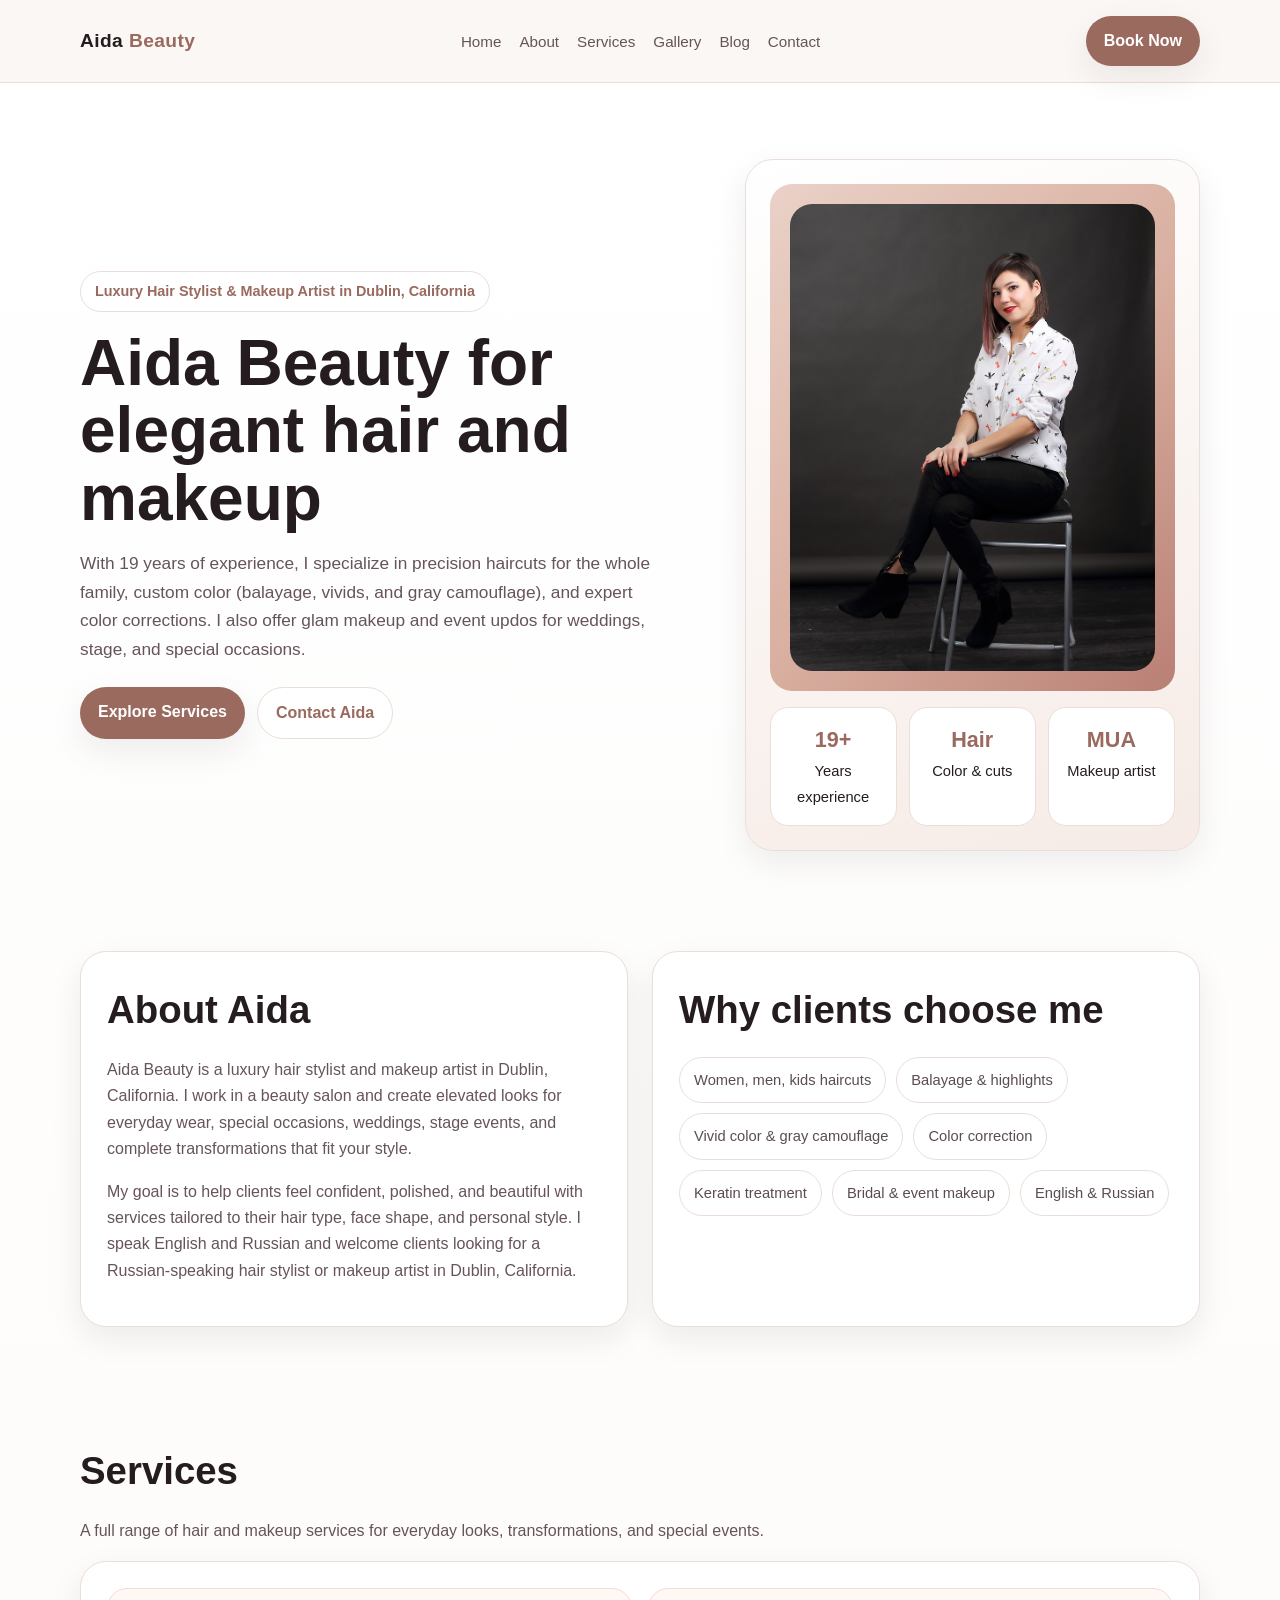
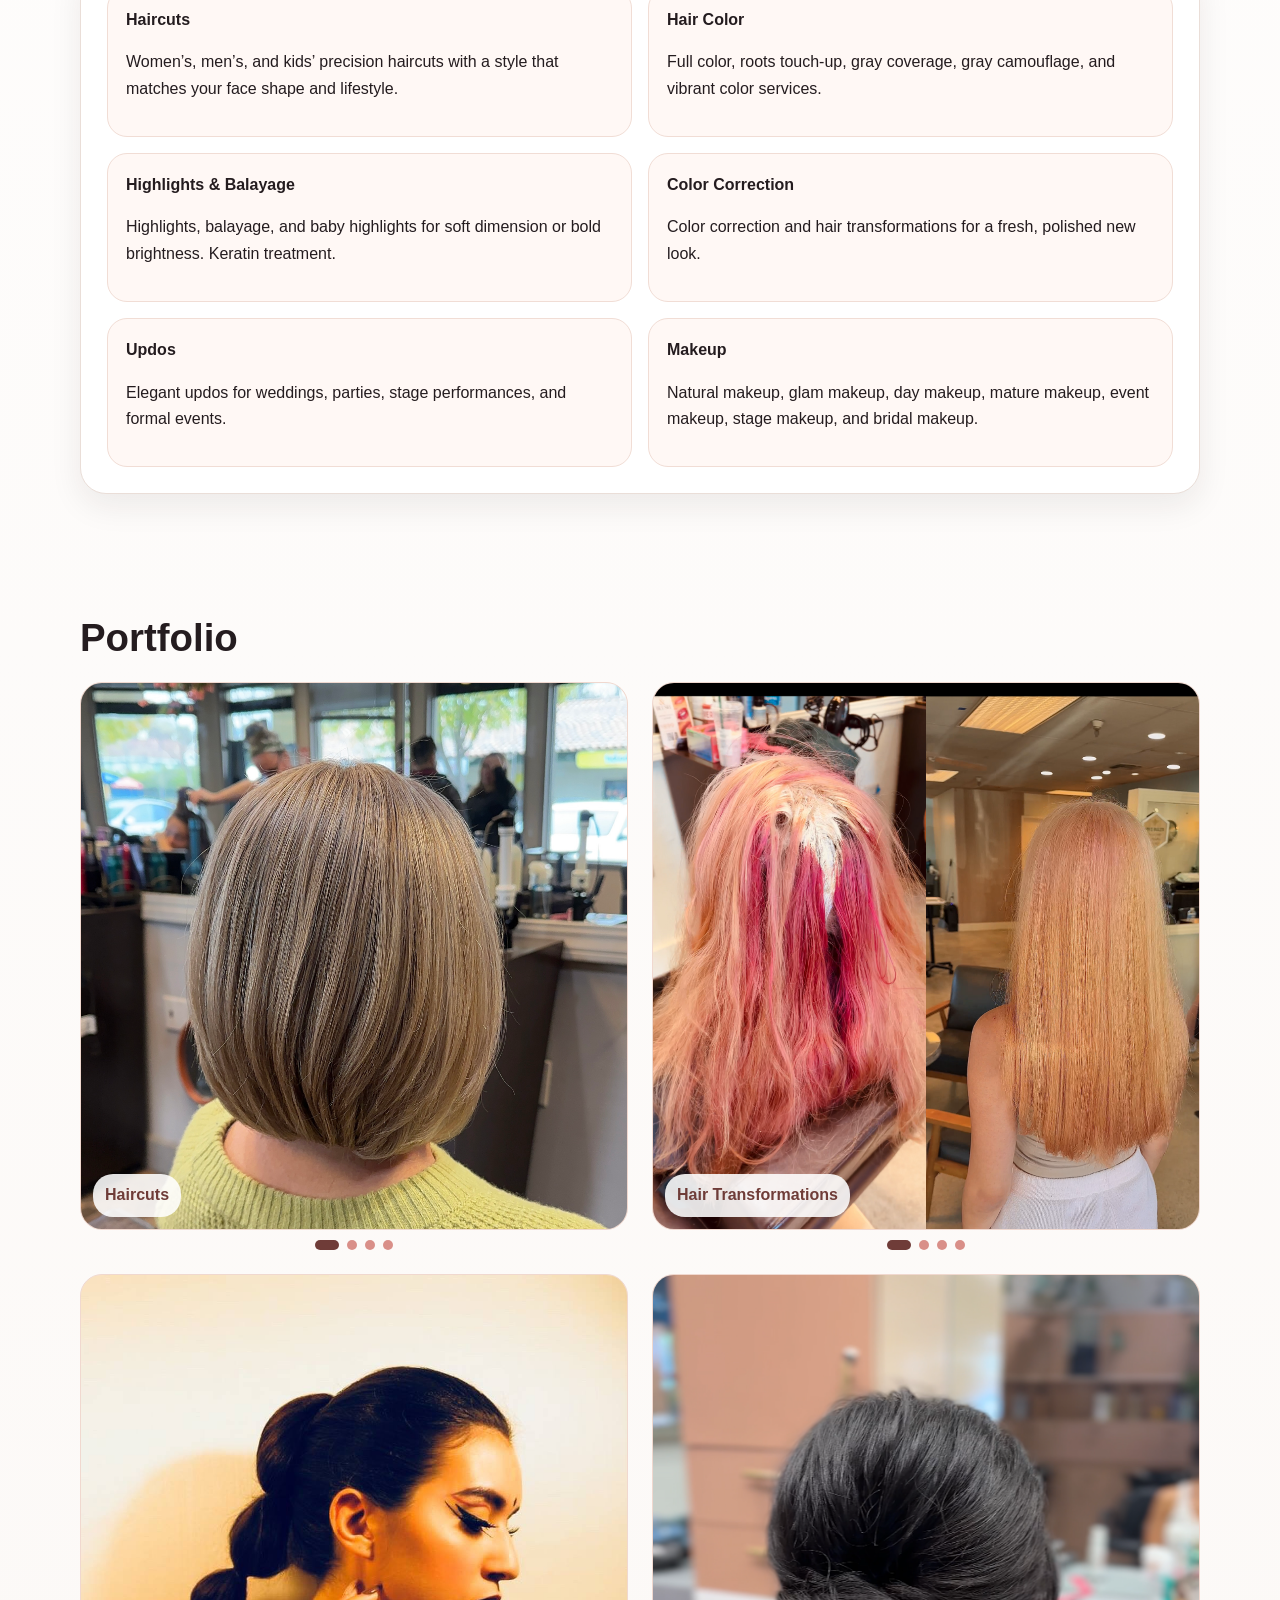
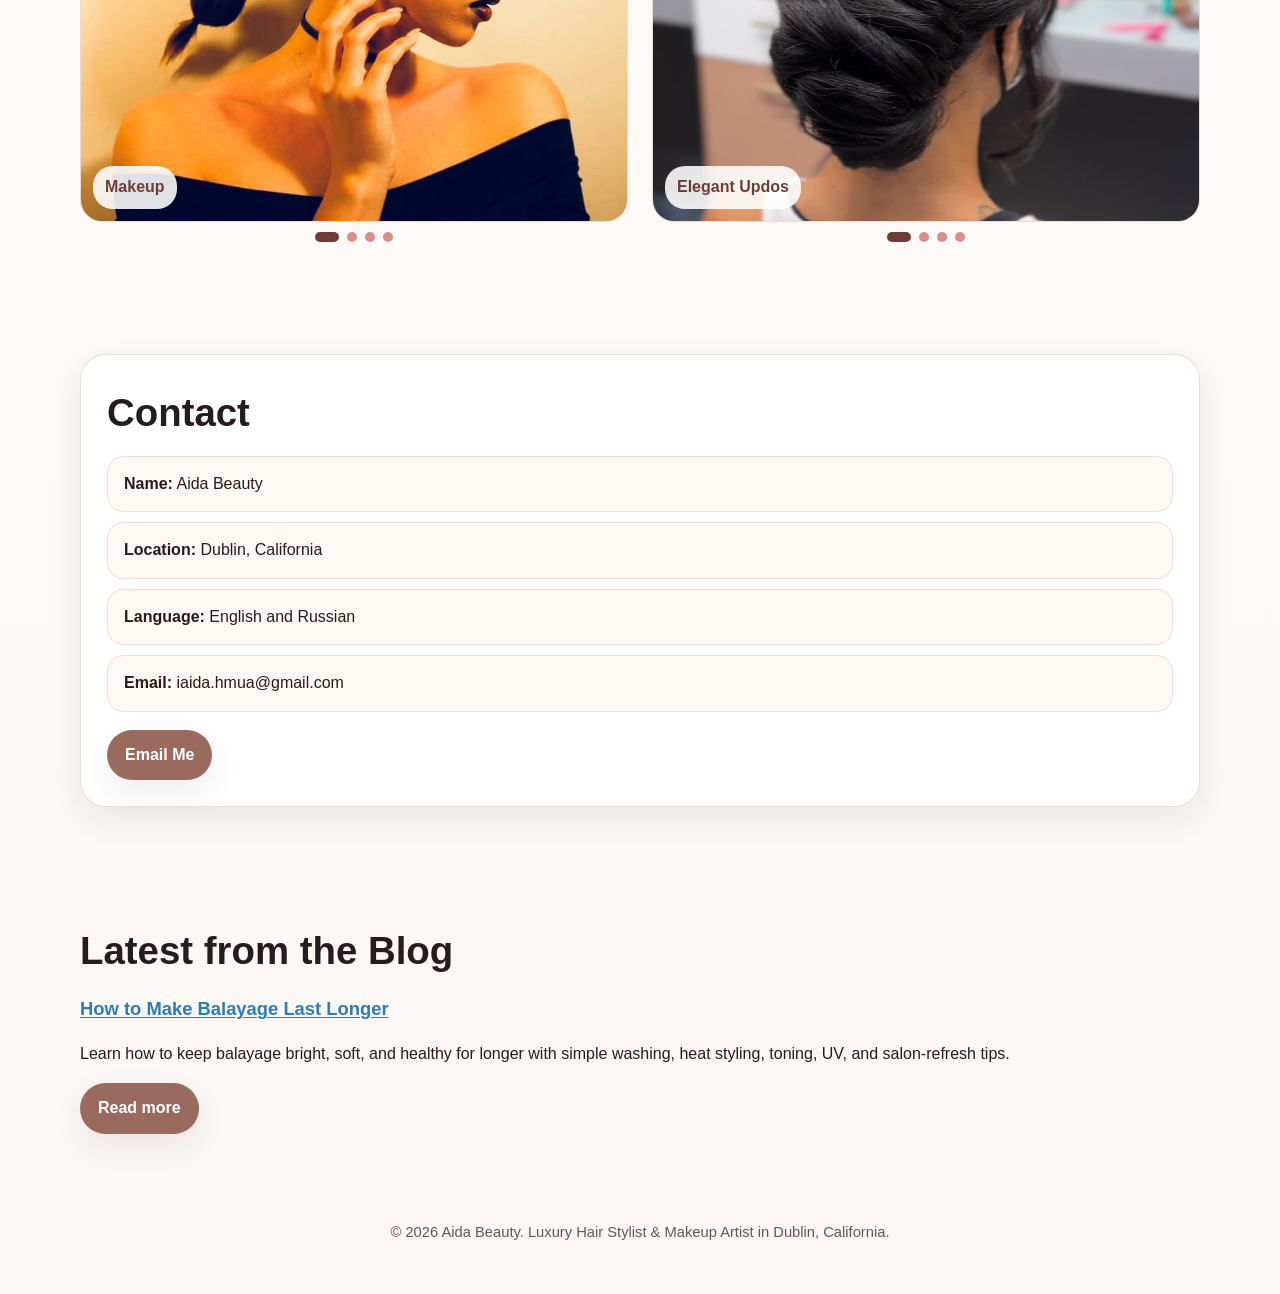
==== index.html @ 47a49bcd "Add files via upload" ====
<!doctype html>
<html lang="en">
<head>
  <meta charset="UTF-8" />
  <meta name="viewport" content="width=device-width, initial-scale=1.0" />
  <title>Aida Beauty | Luxury Hair Stylist & Makeup Artist in Dublin, California</title>
  <meta name="description" content="Aida Beauty is a luxury hair stylist and makeup artist in Dublin, California with 19 years of hairstyling experience and 10+ years of makeup experience. Haircuts, color, balayage, bridal makeup, and more." />
  <meta name="keywords" content="Aida Beauty, hair stylist Dublin California, makeup artist Dublin California, luxury hair stylist, women men kids haircuts, hair color, balayage, bridal makeup, wedding makeup" />
  <meta name="author" content="Aida Beauty" />
  <meta property="og:title" content="Aida Beauty | Luxury Hair Stylist & Makeup Artist" />
  <meta property="og:description" content="Luxury hairstyling and makeup services in Dublin, California by Aida." />
  <meta name="robots" content="index, follow" />

 
  <script type="application/ld+json">
    {
      "@context":"https://schema.org",
      "@type":"BeautySalon",
      "name":"Aida Beauty",
      "description":"Luxury hair stylist and makeup artist in Dublin, California.",
      "areaServed":"Dublin, California",
      "availableLanguage":["English","Russian"],
      "knowsLanguage":["English","Russian"],
      "priceRange":"$$"
    }
  </script>
  <link rel="stylesheet" href="style.css">
</head>

<body>
  <header>
    <div class="wrap">
      <nav>
        <div class="brand">Aida <span>Beauty</span></div>

         <div class="navlinks">
           <a href="index.html">Home</a>
           <a href="index.html#about">About</a>
           <a href="index.html#services">Services</a>
           <a href="index.html#gallery">Gallery</a>
           <a href="blog.html">Blog</a>
           <a href="index.html#contact">Contact</a>
         </div>

        <a class="btn" href="mailto:iaida.hmua@gmail.com?subject=Appointment%20Request%20-%20Aida%20Beauty&body=Hello%20Aida%2C%0A%0AI%20would%20like%20to%20request%20an%20appointment.%0A%0AService%20I%20am%20interested%20in%3A%0APreferred%20date%3A%0APreferred%20time%3A%0A%0AName%3A%0APhone%20number%3A%0A%0AThank%20you%2C">
          Book Now
        </a>
      </nav>
    </div>
  </header>

  <main>
    <section class="wrap hero">
      <div>
        <div class="kicker">Luxury Hair Stylist & Makeup Artist in Dublin, California</div>

        <h1>Aida Beauty for elegant hair and makeup</h1>

        <p class="lead">
          With 19 years of experience, I specialize in precision haircuts for the whole family,
          custom color (balayage, vivids, and gray camouflage), and expert color corrections.
          I also offer glam makeup and event updos for weddings, stage, and special occasions.
        </p>

        <div class="actions">
          <a class="btn" href="#services">Explore Services</a>
          <a class="btn alt" href="#contact">Contact Aida</a>
        </div>
      </div>

      <div class="heroCard">
        <div class="photo">
          <img src="images/aidabeauty.jpg" alt="Aida Beauty luxury hair and makeup" style="width:100%;height:100%;object-fit:cover;border-radius:22px;">
        </div>

        <div class="stats">
          <div class="stat"><b>19+</b><span class="small">Years experience</span></div>
          <div class="stat"><b>Hair</b><span class="small">Color & cuts</span></div>
          <div class="stat"><b>MUA</b><span class="small">Makeup artist</span></div>
        </div>
      </div>
    </section>

    <section id="about">
      <div class="wrap grid2">
        <div class="card">
          <h2>About Aida</h2>

          <p class="muted">
            Aida Beauty is a luxury hair stylist and makeup artist in Dublin, California.
            I work in a beauty salon and create elevated looks for everyday wear, special occasions,
            weddings, stage events, and complete transformations that fit your style.
          </p>

          <p class="muted">
            My goal is to help clients feel confident, polished, and beautiful with services
            tailored to their hair type, face shape, and personal style. I speak English and Russian
            and welcome clients looking for a Russian-speaking hair stylist or makeup artist in Dublin, California.
          </p>
        </div>

        <div class="card">
          <h2>Why clients choose me</h2>

          <div class="pillrow">
            <span class="pill">Women, men, kids haircuts</span>
            <span class="pill">Balayage & highlights</span>
            <span class="pill">Vivid color & gray camouflage</span>
            <span class="pill">Color correction</span>
            <span class="pill">Keratin treatment</span>
            <span class="pill">Bridal & event makeup</span>
            <span class="pill">English & Russian</span>
          </div>
        </div>
      </div>
    </section>

    <section id="services">
      <div class="wrap">
        <h2>Services</h2>

        <p class="muted">
          A full range of hair and makeup services for everyday looks,
          transformations, and special events.
        </p>

        <div class="card services">
          <div class="svc">
            <h4>Haircuts</h4>
            <p>Women’s, men’s, and kids’ precision haircuts with a style that matches your face shape and lifestyle.</p>
          </div>

          <div class="svc">
            <h4>Hair Color</h4>
            <p>Full color, roots touch-up, gray coverage, gray camouflage, and vibrant color services.</p>
          </div>

          <div class="svc">
            <h4>Highlights & Balayage</h4>
            <p>Highlights, balayage, and baby highlights for soft dimension or bold brightness. Keratin treatment.</p>
          </div>

          <div class="svc">
            <h4>Color Correction</h4>
            <p>Color correction and hair transformations for a fresh, polished new look.</p>
          </div>

          <div class="svc">
            <h4>Updos</h4>
            <p>Elegant updos for weddings, parties, stage performances, and formal events.</p>
          </div>

          <div class="svc">
            <h4>Makeup</h4>
            <p>Natural makeup, glam makeup, day makeup, mature makeup, event makeup, stage makeup, and bridal makeup.</p>
          </div>
        </div>
      </div>
    </section>

    <section id="gallery">
      <div class="wrap">
        <h2>Portfolio</h2>

        <div class="gallery">
          <div class="transformation-box">
            <div class="shot transformation">
              <h3>Haircuts</h3>

              <div class="transformation-slider">
                <img src="images/bobwomenhaircut.jpg" alt="Aida Beauty Bob haircut">
                <img src="images/ShortlayershaircutandBalayage.jpg" alt="Aida Beauty short layers haircut and Balayage">
                <img src="images/ShortLayershaircut.png" alt="Aida Beauty short layers haircut">
                <img src="images/Bobshorthaircut.jpg" alt="Aida Beauty short bob haircut">
              </div>
            </div>

            <div class="transformation-dots">
              <button class="dot active" aria-label="Aida Beauty Bob haircut"></button>
              <button class="dot" aria-label="Aida Beauty short layers haircut and Balayage"></button>
              <button class="dot" aria-label="Aida Beauty short layers haircut"></button>
              <button class="dot" aria-label="Aida Beauty short bob haircut"></button>
            </div>
          </div>

          <div class="transformation-box">
            <div class="shot transformation">
              <h3>Hair Transformations</h3>

              <div class="transformation-slider">
                <img src="images/totalblondhair.png" alt="Hair transformation blond">
                <img src="images/GrayCamouflyage.png" alt="Hair transformation gray">
                <img src="images/HairTransformation.png" alt="Hair transformation balayage">
                <img src="images/Keratintreatment.png" alt="Hair transformation Keratin treatment">
              </div>
            </div>

            <div class="transformation-dots">
              <button class="dot active" aria-label="Hair transformation blond"></button>
              <button class="dot" aria-label="Hair transformation gray"></button>
              <button class="dot" aria-label="Hair transformation balayage"></button>
              <button class="dot" aria-label="Hair transformation Keratin treatment"></button>
            </div>
          </div>

          <div class="transformation-box">
            <div class="shot transformation">
              <h3>Makeup</h3>

              <div class="transformation-slider">
                <img src="images/photostudiolook.jpg" alt="Makeup photoshoot">
                <img src="images/Elegantmakeup.jpg" alt="Makeup for events">
                <img src="images/curlsandmakeup.jpg" alt="Bridal makeup">
                <img src="images/Graduationmakeup.jpg" alt="Makeup for graduation">
              </div>
            </div>

            <div class="transformation-dots">
              <button class="dot active" aria-label="Makeup photoshoot"></button>
              <button class="dot" aria-label="Makeup for events"></button>
              <button class="dot" aria-label="Bridal makeup"></button>
              <button class="dot" aria-label="Makeup for graduation"></button>
            </div>
          </div>

          <div class="transformation-box">
            <div class="shot transformation">
              <h3>Elegant Updos</h3>

              <div class="transformation-slider">
                <img src="images/ElegantUpdo.PNG" alt="Elegant updos">
                <img src="images/Hollywoodwaves.jpg" alt="Elegant updos Hollywood waves">
                <img src="images/FrenchTwistUpdo.jpg" alt="Elegant updos French Twist">
                <img src="images/BridesmadesUpdo.jpg" alt="Elegant updos for bridesmaids">
              </div>
            </div>

            <div class="transformation-dots">
              <button class="dot active" aria-label="Elegant updos"></button>
              <button class="dot" aria-label="Elegant updos  Hollywood waves"></button>
              <button class="dot" aria-label="Elegant updos French Twist"></button>
              <button class="dot" aria-label="Elegant updos for bridesmaids"></button>
            </div>
          </div>
        </div>
      </div>
    </section>

    <section>
      <div class="wrap">
        <div class="card" id="contact">
          <h2>Contact</h2>

          <ul class="contactlist">
            <li><strong>Name:</strong> Aida Beauty</li>
            <li><strong>Location:</strong> Dublin, California</li>
            <li><strong>Language:</strong> English and Russian</li>
            <li><strong>Email:</strong> iaida.hmua@gmail.com</li>
          </ul>

          <div class="actions" style="margin-top:18px">
            <a class="btn" href="mailto:iaida.hmua@gmail.com">Email Me</a>
          </div>
        </div>
      </div>
    </section>
  

  <section id="blog-preview">
  <div class="wrap">
    <h2>Latest from the Blog</h2>
    <article>
      <h3><a href="blog.html">How to Make Balayage Last Longer</a></h3>
      <p>
        Learn how to keep balayage bright, soft, and healthy for longer with simple washing, heat styling, toning, UV, and salon-refresh tips.
      </p>
      <a class="btn" href="blog.html">Read more</a>
    </article>
  </div>
</section>

</main>

  <footer>
    <div class="wrap small footer-content">
      <span>© 2026 Aida Beauty. Luxury Hair Stylist & Makeup Artist in Dublin, California.</span>
    </div>
  </footer>

  <script>
    const boxes = document.querySelectorAll(".transformation-box");

    boxes.forEach((box) => {
      const slider = box.querySelector(".transformation-slider");
      const dots = box.querySelectorAll(".dot");

      dots.forEach((dot, index) => {
        dot.addEventListener("click", () => {
          slider.scrollTo({
            left: slider.clientWidth * index,
            behavior: "smooth"
          });
        });
      });

      slider.addEventListener("scroll", () => {
        const photoNumber = Math.round(
          slider.scrollLeft / slider.clientWidth
        );

        dots.forEach((dot, index) => {
          dot.classList.toggle("active", index === photoNumber);
        });
      });
    });
  </script>
---- style.css ----
:root{--bg:#fbf7f4;--card:#ffffff;--text:#241c1f;--muted:#66545a;--accent:#9a6a5f;--line:#eaded8;--shadow:0 12px 32px rgba(34,22,25,.08)}
    *{box-sizing:border-box}
    html{scroll-behavior:smooth}
    body{margin:0;font-family:Arial,Helvetica,sans-serif;color:var(--text);background:linear-gradient(180deg,#fff 0%,var(--bg) 100%);line-height:1.65}
    .navlinks a,.btn {text-decoration: none;color: inherit;}
    .wrap{width:min(1120px,92vw);margin:0 auto}
    img{max-width:100%;display:block}

    header{position:sticky;top:0;z-index:20;background:rgba(251,247,244,.92);backdrop-filter:blur(10px);border-bottom:1px solid var(--line)}
    nav{display:flex;align-items:center;justify-content:space-between;gap:16px;padding:16px 0}
    .brand{font-size:1.2rem;font-weight:700;letter-spacing:.4px}
    .brand span{color:var(--accent)}
    .navlinks{display:flex;flex-wrap:wrap;gap:18px;color:var(--muted);font-size:.95rem}
    .navlinks a:hover{color:var(--accent)}

    .btn{display:inline-block;background:var(--accent);color:#fff;padding:12px 18px;border-radius:999px;font-weight:700;box-shadow:var(--shadow)}
    .btn.alt{background:#fff;color:var(--accent);border:1px solid var(--line);box-shadow:none}

    .hero{padding:76px 0 44px;display:grid;grid-template-columns:1.25fr .9fr;gap:32px;align-items:center}
    .kicker{display:inline-block;background:#fff;border:1px solid var(--line);padding:8px 14px;border-radius:999px;color:var(--accent);font-weight:700;font-size:.9rem}
    h1{font-size:clamp(2.4rem,5vw,4.8rem);line-height:1.05;margin:18px 0 16px}
    .lead{font-size:1.08rem;color:var(--muted);max-width:60ch}
    .actions{display:flex;flex-wrap:wrap;gap:12px;margin-top:24px}

    .heroCard{background:linear-gradient(160deg,#fff,#f6ebe6);border:1px solid var(--line);border-radius:28px;padding:24px;box-shadow:var(--shadow)}
    .photo{aspect-ratio:4/5;border-radius:22px;background:linear-gradient(135deg,#ead1c7,#d8ae9f 55%,#b97f75);display:flex;align-items:end;justify-content:center;color:#fff;font-size:1.6rem;font-weight:700;letter-spacing:1px;padding:20px;text-align:center}

    .stats{display:grid;grid-template-columns:repeat(3,1fr);gap:12px;margin-top:16px}
    .stat{background:#fff;border:1px solid var(--line);border-radius:18px;padding:14px;text-align:center}
    .stat b{display:block;font-size:1.35rem;color:var(--accent)}

    section{padding:56px 0}
    .grid2{display:grid;grid-template-columns:1fr 1fr;gap:24px}
    .card{background:var(--card);border:1px solid var(--line);border-radius:26px;padding:26px;box-shadow:var(--shadow)}

    h2{font-size:clamp(1.6rem,3vw,2.5rem);margin:0 0 12px}
    h3{margin:0 0 10px;font-size:1.15rem}
    .muted{color:var(--muted)}

    .services{display:grid;grid-template-columns:repeat(2,1fr);gap:16px}
    .svc{padding:18px;border-radius:20px;background:#fff8f5;border:1px solid #f1ddd5}
    .svc h4{margin:0 0 8px;font-size:1rem}

    .pillrow{display:flex;flex-wrap:wrap;gap:10px;margin-top:16px}
    .pill{padding:10px 14px;border-radius:999px;background:#fff;border:1px solid var(--line);color:#5a4d52;font-size:.92rem}

    .gallery{display:grid;grid-template-columns:repeat(2,1fr);gap:24px}
    .shot{width:100%;aspect-ratio:1 / 1;position:relative;overflow:hidden;border-radius:22px;background:#f8e3da;border:1px solid #f0d8cf}
    .shot img{width:100%;height:100%;display:block;object-fit:cover;object-position:center}

    .transformation{padding:0}
    .transformation-slider{width:100%;height:100%;display:flex;overflow-x:auto;scroll-snap-type:x mandatory;scroll-behavior:smooth;-webkit-overflow-scrolling:touch}
    .transformation-slider img{flex:0 0 100%;width:100%;height:100%;object-fit:cover; object-position:center 35%;scroll-snap-align:start}

    .contactlist{list-style:none;padding:0;margin:0;display:grid;gap:10px}
    .contactlist li{padding:14px 16px;background:#fff8f5;border:1px solid #f1ddd5;border-radius:16px}

    footer{padding:30px 0 50px;color:var(--muted);text-align:center}
    .small{font-size:.92rem}

    .transformation h3{position:absolute;z-index:2;bottom:12px;left:12px;margin:0;padding:8px 12px;border-radius:20px;background:rgba(255,255,255,.88);color:#6f3c38;font-size:16px}
    .transformation-dots{display:flex;justify-content:center;gap:8px;margin-top:10px}
    .dot{width:10px;height:10px;padding:0;border:0;border-radius:50%;background:#d98f88;cursor:pointer}
    .dot.active{width:24px;border-radius:10px;background:#6f3c38}
    .transformation::after{content:none}

    .footer-content{display:flex;flex-direction:column;align-items:center;gap:14px}
    #blog-preview {padding-left: 20px;padding-right: 20px;}
    #blog-preview .wrap {width: min(1120px, 92vw);margin: 0 auto;}
    article a { color: #2b7cb9; /* light blue */ text-decoration: underline; text-underline-offset: 2px; font-weight: 600; } article a:hover { color: #1a5a8a; /* darker blue on hover */ text-decoration-thickness: 2px; }
    
    @media (max-width:900px){.hero,.grid2{grid-template-columns:1fr;}.services,.stats{grid-template-columns:1fr 1fr;}.gallery{grid-template-columns: repeat(2,1fr);}}

    @media (max-width:640px){.navlinks{display:none;}.services,.stats{grid-template-columns:1fr;}.gallery{grid-template-columns: repeat(2,1fr);gap: 12px;}.hero{padding-top:46px}h1{font-size:2.25rem}}
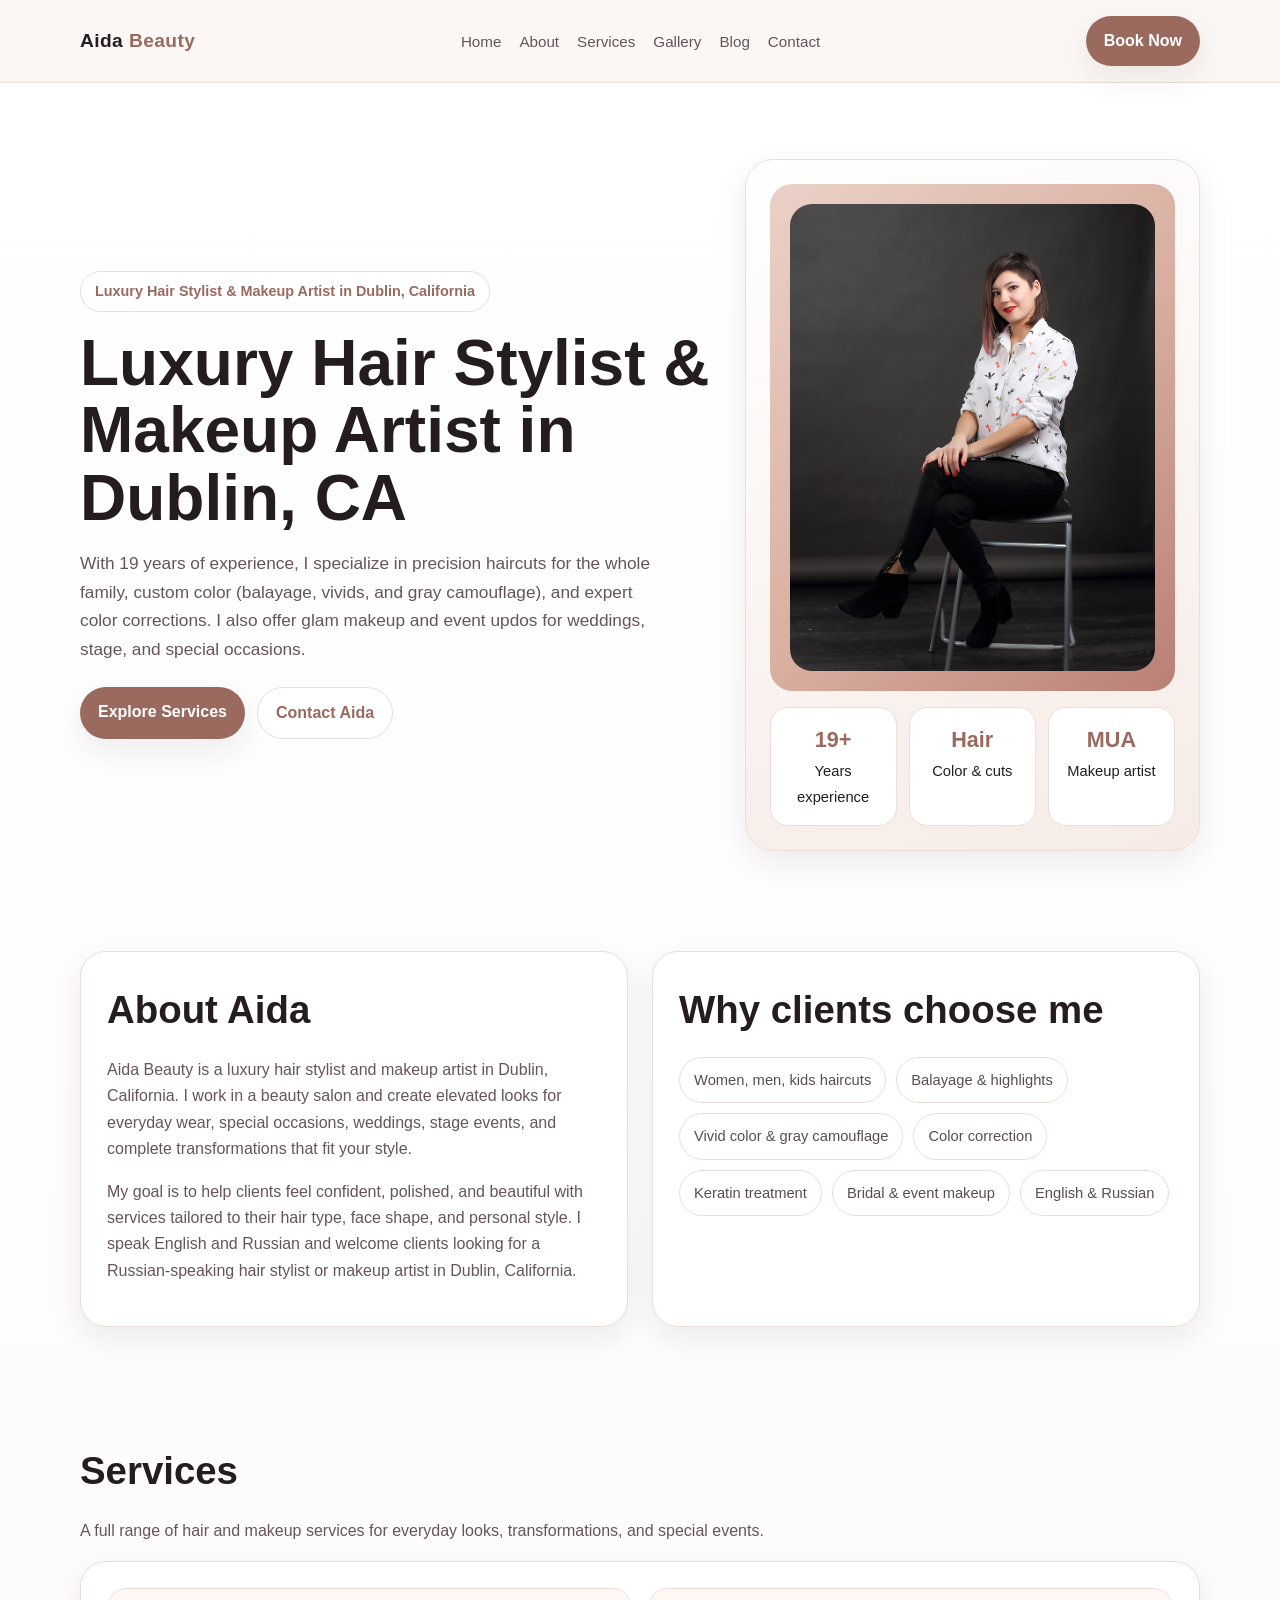
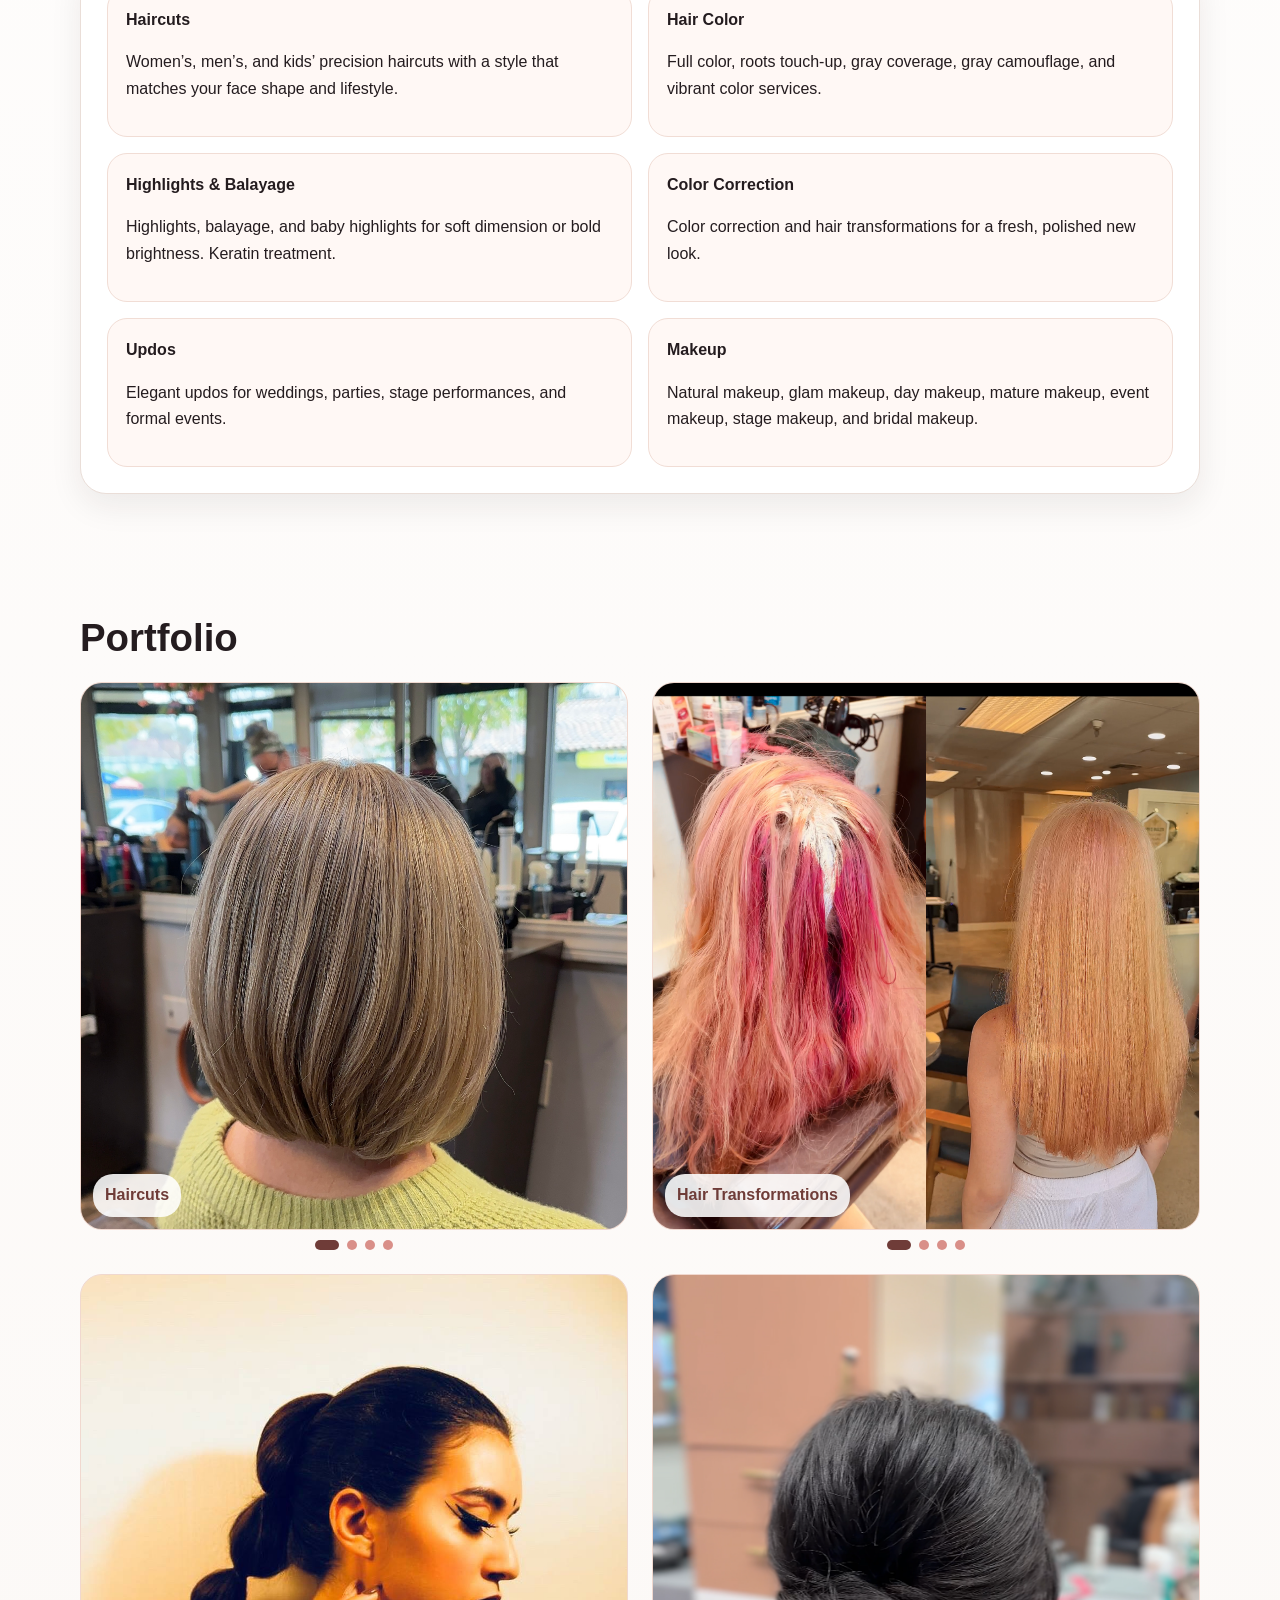
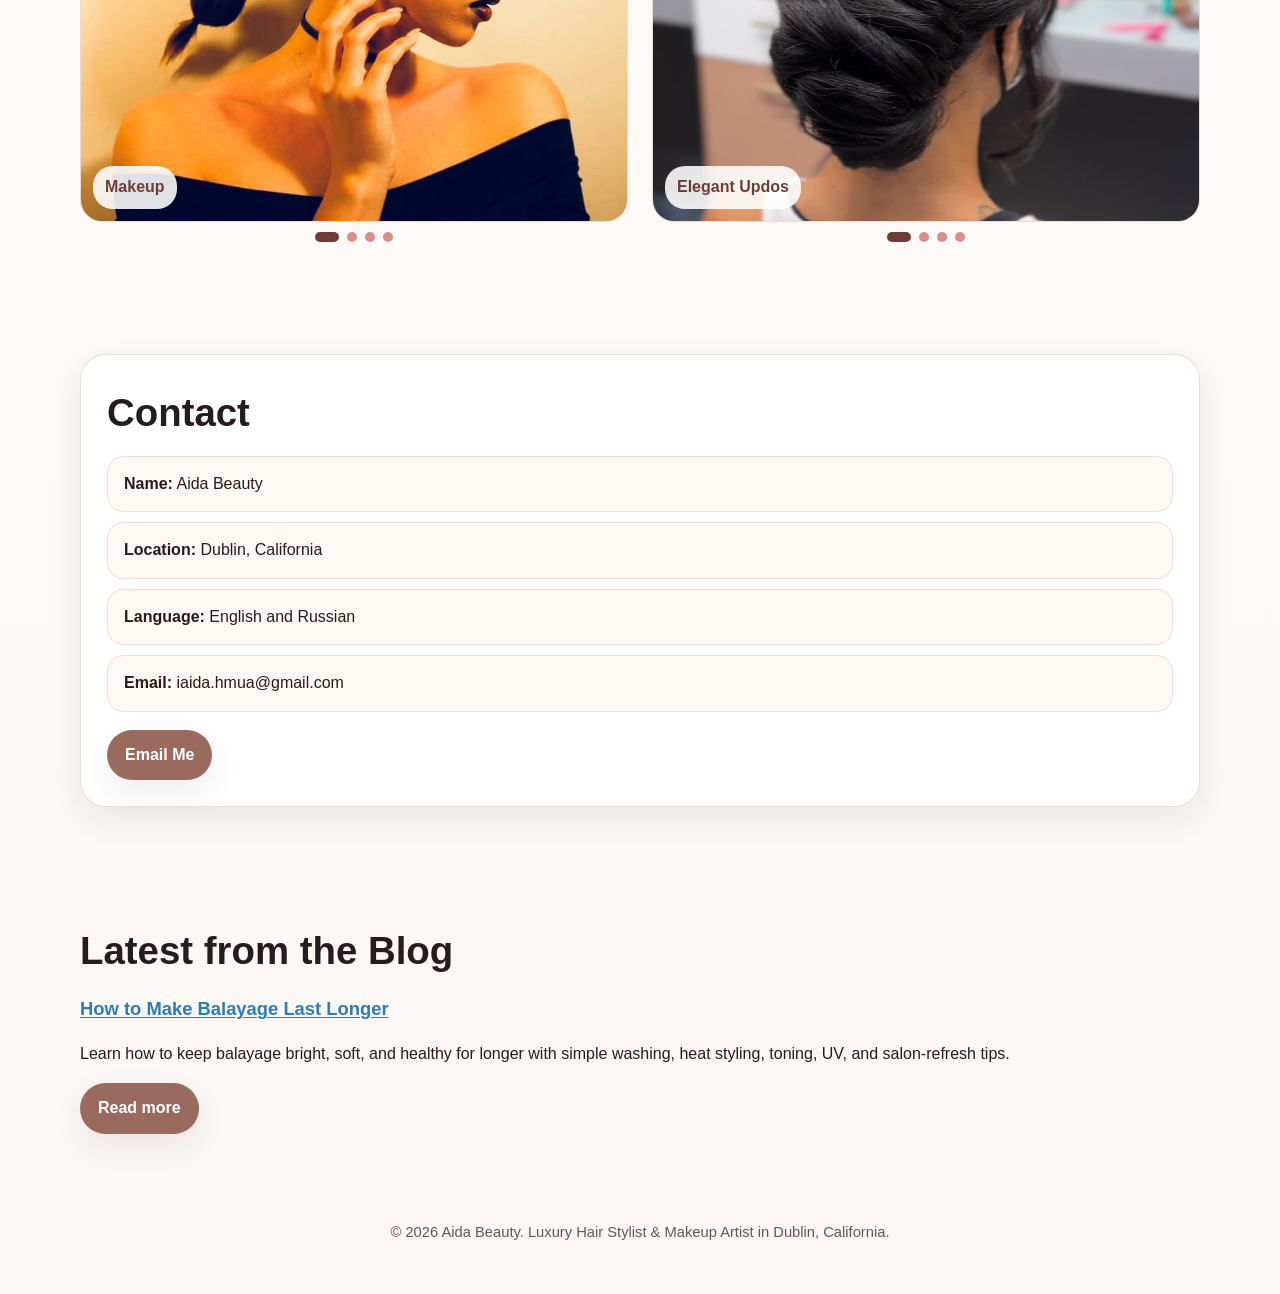
==== commit 693fa8c3: "image location alt update" ====
--- a/index.html
+++ b/index.html
@@ -3,29 +3,65 @@
 <head>
   <meta charset="UTF-8" />
   <meta name="viewport" content="width=device-width, initial-scale=1.0" />
-  <title>Aida Beauty | Luxury Hair Stylist & Makeup Artist in Dublin, California</title>
-  <meta name="description" content="Aida Beauty is a luxury hair stylist and makeup artist in Dublin, California with 19 years of hairstyling experience and 10+ years of makeup experience. Haircuts, color, balayage, bridal makeup, and more." />
-  <meta name="keywords" content="Aida Beauty, hair stylist Dublin California, makeup artist Dublin California, luxury hair stylist, women men kids haircuts, hair color, balayage, bridal makeup, wedding makeup" />
-  <meta name="author" content="Aida Beauty" />
-  <meta property="og:title" content="Aida Beauty | Luxury Hair Stylist & Makeup Artist" />
-  <meta property="og:description" content="Luxury hairstyling and makeup services in Dublin, California by Aida." />
+  
+  <!-- Primary SEO Meta Tags -->
+  <title>Aida Beauty | Luxury Hair Stylist & Makeup Artist in Dublin, CA</title>
+  <meta name="description" content="Aida Beauty offers luxury hair styling, balayage, haircuts, color, and bridal makeup in Dublin, CA. 19+ years hairstyling & 10+ years makeup experience." />
   <meta name="robots" content="index, follow" />
-
- 
+  <link rel="canonical" href="https://www.aidahairandmakeup.com/" />
+
+  <!-- Open Graph / Social Sharing -->
+  <meta property="og:type" content="website" />
+  <meta property="og:url" content="https://www.aidahairandmakeup.com/" />
+  <meta property="og:title" content="Aida Beauty | Luxury Hair Stylist & Makeup Artist in Dublin, CA" />
+  <meta property="og:description" content="Luxury hairstyling, balayage, color, and bridal makeup services in Dublin, California by Aida." />
+  <meta property="og:image" content="https://www.aidahairandmakeup.com/BridesmadesUpdo.jpg" />
+
+  <!-- Local Business Structured Data (JSON-LD) -->
   <script type="application/ld+json">
-    {
-      "@context":"https://schema.org",
-      "@type":"BeautySalon",
-      "name":"Aida Beauty",
-      "description":"Luxury hair stylist and makeup artist in Dublin, California.",
-      "areaServed":"Dublin, California",
-      "availableLanguage":["English","Russian"],
-      "knowsLanguage":["English","Russian"],
-      "priceRange":"$$"
-    }
+  {
+    "@context": "https://schema.org",
+    "@type": "BeautySalon",
+    "name": "Aida Beauty",
+    "image": "https://www.aidahairandmakeup.com/BridesmadesUpdo.jpg",
+    "url": "https://www.aidahairandmakeup.com/",
+    "description": "Luxury hair stylist and professional makeup artist serving Dublin, Pleasanton, San Ramon, and the SF Bay Area.",
+    "address": {
+      "@type": "PostalAddress",
+      "addressLocality": "Dublin",
+      "addressRegion": "CA",
+      "addressCountry": "US"
+    },
+    "geo": {
+      "@type": "GeoCoordinates",
+      "latitude": "37.7022",
+      "longitude": "-121.9358"
+    },
+    "areaServed": [
+      "Dublin, CA",
+      "Pleasanton, CA",
+      "San Ramon, CA",
+      "Livermore, CA",
+      "Danville, CA"
+    ],
+    "availableLanguage": ["English", "Russian"],
+    "knowsLanguage": ["English", "Russian"],
+    "priceRange": "$$"
+  }
   </script>
-  <link rel="stylesheet" href="style.css">
+
+  <link rel="stylesheet" href="style.css" />
 </head>
+
+<!-- Google tag (gtag.js) -->
+<script async src="https://www.googletagmanager.com/gtag/js?id=G-S9JZY15ZG0"></script>
+<script>
+  window.dataLayer = window.dataLayer || [];
+  function gtag(){dataLayer.push(arguments);}
+  gtag('js', new Date());
+
+  gtag('config', 'G-S9JZY15ZG0');
+</script>
 
 <body>
   <header>
@@ -54,7 +90,7 @@
       <div>
         <div class="kicker">Luxury Hair Stylist & Makeup Artist in Dublin, California</div>
 
-        <h1>Aida Beauty for elegant hair and makeup</h1>
+        <h1>Luxury Hair Stylist & Makeup Artist in Dublin, CA</h1>
 
         <p class="lead">
           With 19 years of experience, I specialize in precision haircuts for the whole family,
@@ -70,7 +106,7 @@
 
       <div class="heroCard">
         <div class="photo">
-          <img src="images/aidabeauty.jpg" alt="Aida Beauty luxury hair and makeup" style="width:100%;height:100%;object-fit:cover;border-radius:22px;">
+          <img src="images/aidabeauty.jpg" alt="Aida Beauty - Luxury hair stylist and makeup artist in Dublin CA" fetchpriority="high" style="width:100%;height:100%;object-fit:cover;border-radius:22px;">
         </div>
 
         <div class="stats">
@@ -168,10 +204,10 @@
               <h3>Haircuts</h3>
 
               <div class="transformation-slider">
-                <img src="images/bobwomenhaircut.jpg" alt="Aida Beauty Bob haircut">
-                <img src="images/ShortlayershaircutandBalayage.jpg" alt="Aida Beauty short layers haircut and Balayage">
-                <img src="images/ShortLayershaircut.png" alt="Aida Beauty short layers haircut">
-                <img src="images/Bobshorthaircut.jpg" alt="Aida Beauty short bob haircut">
+                <img src="images/bobwomenhaircut.jpg" alt="Aida Beauty Bob haircut in Dublin CA" loading="lazy">
+                <img src="images/ShortlayershaircutandBalayage.jpg" alt="Aida Beauty short layers haircut and Balayage in Dublin CA" loading="lazy">
+                <img src="images/ShortLayershaircut.png" alt="Aida Beauty short layers haircut in Dublin CA" loading="lazy">
+                <img src="images/Bobshorthaircut.jpg" alt="Aida Beauty short bob haircut in Dublin CA" loading="lazy">
               </div>
             </div>
 
@@ -188,10 +224,10 @@
               <h3>Hair Transformations</h3>
 
               <div class="transformation-slider">
-                <img src="images/totalblondhair.png" alt="Hair transformation blond">
-                <img src="images/GrayCamouflyage.png" alt="Hair transformation gray">
-                <img src="images/HairTransformation.png" alt="Hair transformation balayage">
-                <img src="images/Keratintreatment.png" alt="Hair transformation Keratin treatment">
+                <img src="images/totalblondhair.png" alt="Hair transformation blond in Dublin CA" loading="lazy">
+                <img src="images/GrayCamouflyage.png" alt="Hair transformation gray in Dublin CA" loading="lazy">
+                <img src="images/HairTransformation.png" alt="Hair transformation balayage in Dublin CA" loading="lazy">
+                <img src="images/Keratintreatment.png" alt="Hair transformation Keratin treatment in Dublin CA" loading="lazy">
               </div>
             </div>
 
@@ -208,10 +244,10 @@
               <h3>Makeup</h3>
 
               <div class="transformation-slider">
-                <img src="images/photostudiolook.jpg" alt="Makeup photoshoot">
-                <img src="images/Elegantmakeup.jpg" alt="Makeup for events">
-                <img src="images/curlsandmakeup.jpg" alt="Bridal makeup">
-                <img src="images/Graduationmakeup.jpg" alt="Makeup for graduation">
+                <img src="images/photostudiolook.jpg" alt="Makeup photoshoot in Dublin CA" loading="lazy">
+                <img src="images/Elegantmakeup.jpg" alt="Makeup for events in Dublin CA" loading="lazy">
+                <img src="images/curlsandmakeup.jpg" alt="Bridal makeup in Dublin CA" loading="lazy">
+                <img src="images/Graduationmakeup.jpg" alt="Makeup for graduation in Dublin CA" loading="lazy">
               </div>
             </div>
 
@@ -228,10 +264,10 @@
               <h3>Elegant Updos</h3>
 
               <div class="transformation-slider">
-                <img src="images/ElegantUpdo.PNG" alt="Elegant updos">
-                <img src="images/Hollywoodwaves.jpg" alt="Elegant updos Hollywood waves">
-                <img src="images/FrenchTwistUpdo.jpg" alt="Elegant updos French Twist">
-                <img src="images/BridesmadesUpdo.jpg" alt="Elegant updos for bridesmaids">
+                <img src="images/ElegantUpdo.PNG" alt="Elegant updos in Dublin CA" loading="lazy">
+                <img src="images/Hollywoodwaves.jpg" alt="Elegant updos Hollywood waves in Dublin CA" loading="lazy">
+                <img src="images/FrenchTwistUpdo.jpg" alt="Elegant updos French Twist in Dublin CA" loading="lazy">
+                <img src="images/BridesmadesUpdo.jpg" alt="Elegant updos for bridesmaids in Dublin CA" loading="lazy">
               </div>
             </div>
 
--- a/style.css
+++ b/style.css
@@ -72,5 +72,6 @@
     
     @media (max-width:900px){.hero,.grid2{grid-template-columns:1fr;}.services,.stats{grid-template-columns:1fr 1fr;}.gallery{grid-template-columns: repeat(2,1fr);}}
 
-    @media (max-width:640px){.navlinks{display:none;}.services,.stats{grid-template-columns:1fr;}.gallery{grid-template-columns: repeat(2,1fr);gap: 12px;}.hero{padding-top:46px}h1{font-size:2.25rem}}
-  +    @media (max-width:640px){ header nav { display: flex; flex-direction: column; align-items: center; gap: 10px; padding: 8px 0; } .navlinks { display: flex; flex-wrap: wrap; justify-content: center; gap: 8px 14px; width: 100%; } .navlinks a { font-size: 13px; padding: 4px 6px; }
+    .services,.stats{grid-template-columns:1fr;} .gallery{grid-template-columns: repeat(2,1fr);gap: 12px;} .hero{padding-top:46px;} h1{font-size:2.25rem;} }
+   @media (max-width:640px) {.gallery h3 {font-size: 0.85rem;line-height: 1.15;padding: 6px 12px;max-width: 80%;background: rgba(255, 255, 255, 0.60) !important;backdrop-filter: none !important;-webkit-backdrop-filter: none !important;box-shadow: 0 2px 8px rgba(0, 0, 0, 0.10) !important;}}
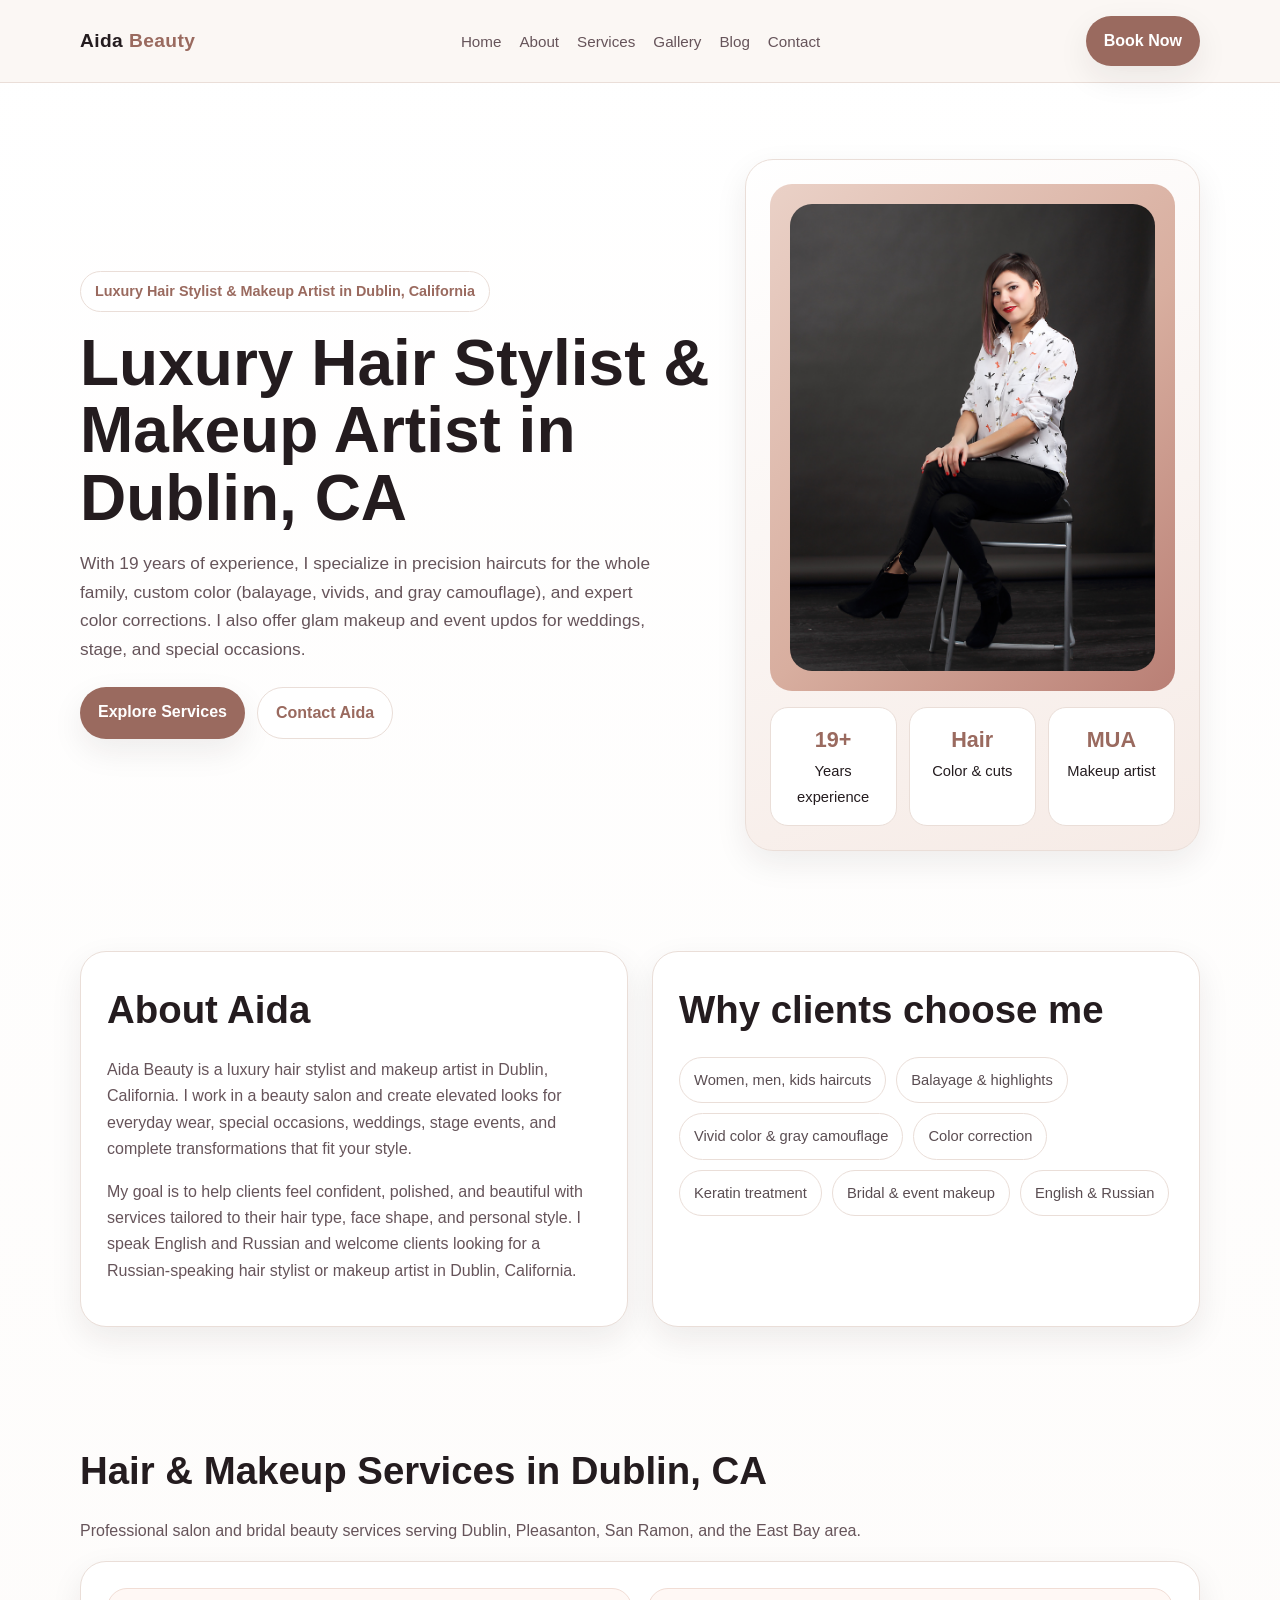
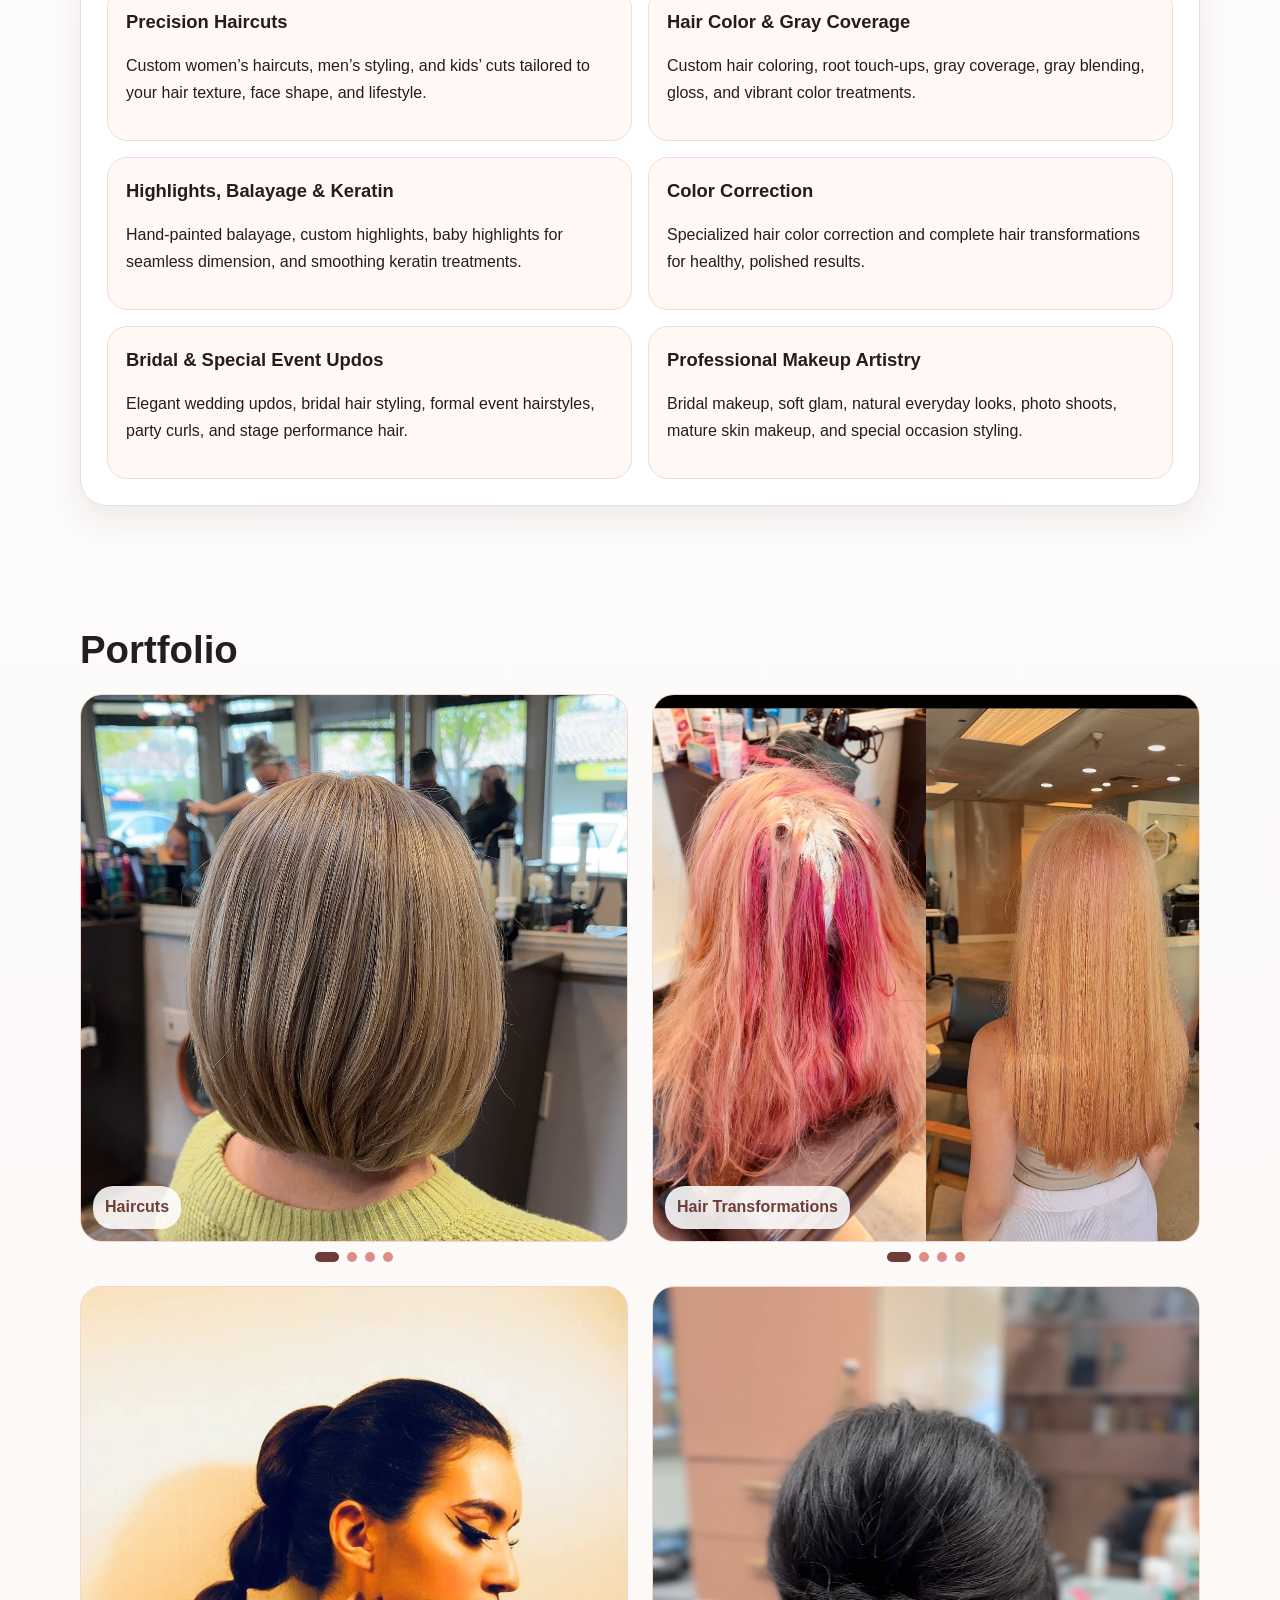
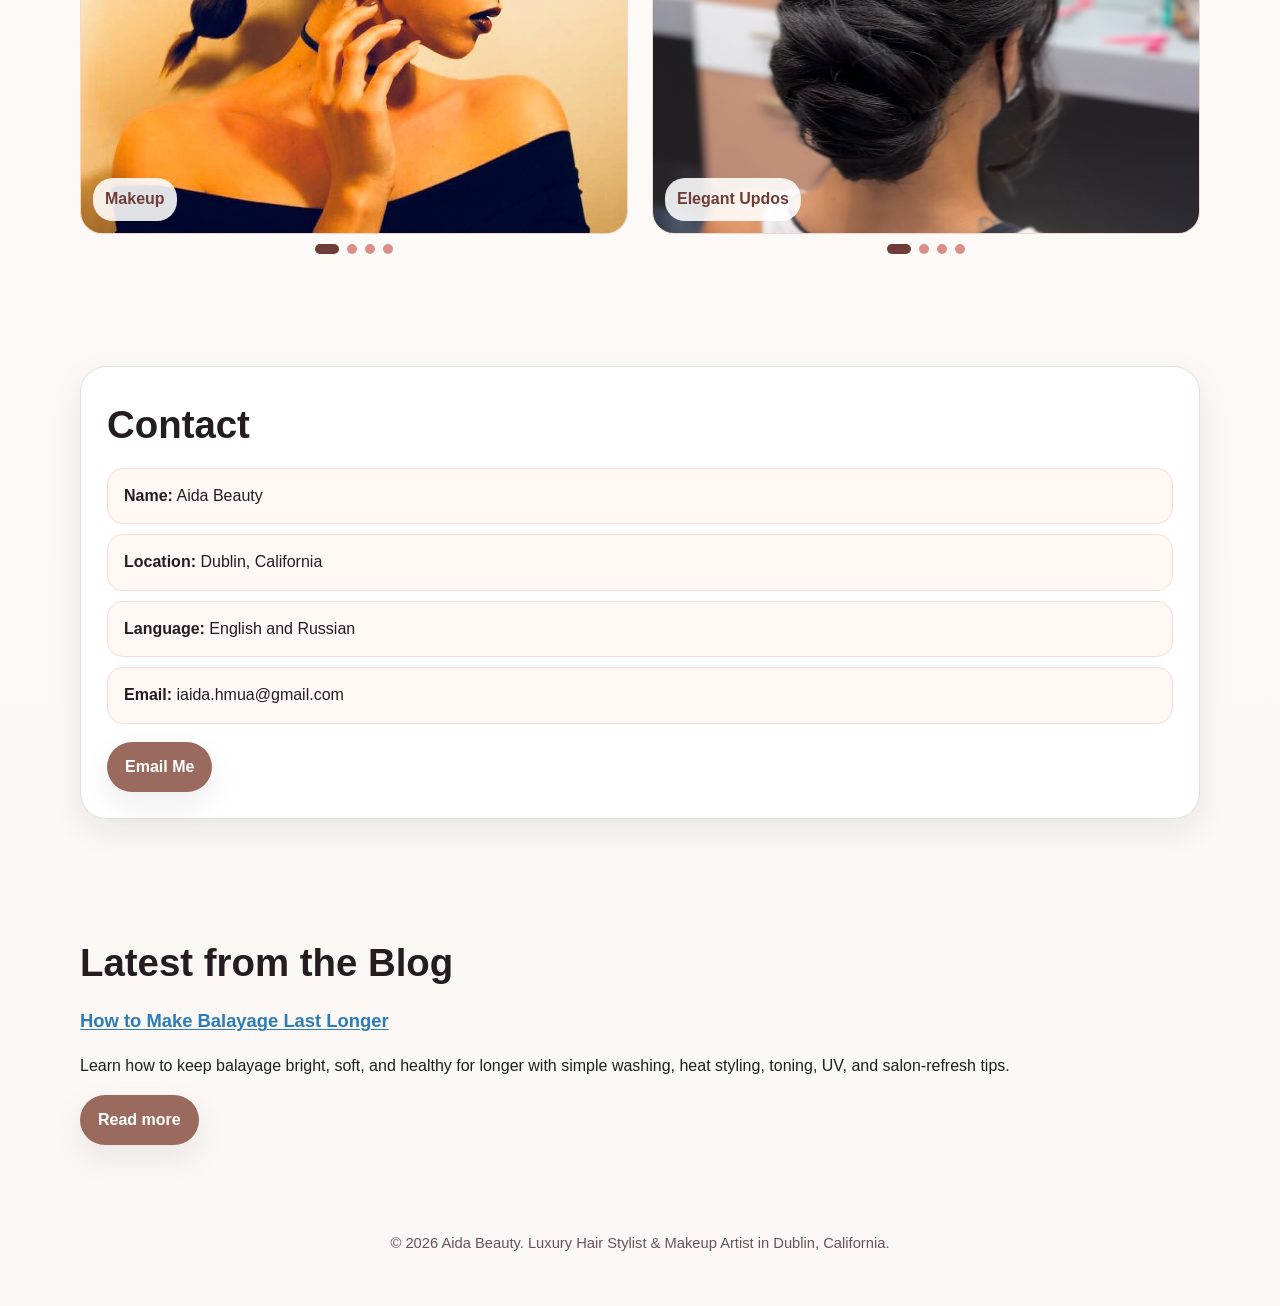
==== commit e8b7a267: "services optimization" ====
--- a/index.html
+++ b/index.html
@@ -152,47 +152,46 @@
     </section>
 
     <section id="services">
-      <div class="wrap">
-        <h2>Services</h2>
-
-        <p class="muted">
-          A full range of hair and makeup services for everyday looks,
-          transformations, and special events.
-        </p>
-
-        <div class="card services">
-          <div class="svc">
-            <h4>Haircuts</h4>
-            <p>Women’s, men’s, and kids’ precision haircuts with a style that matches your face shape and lifestyle.</p>
-          </div>
-
-          <div class="svc">
-            <h4>Hair Color</h4>
-            <p>Full color, roots touch-up, gray coverage, gray camouflage, and vibrant color services.</p>
-          </div>
-
-          <div class="svc">
-            <h4>Highlights & Balayage</h4>
-            <p>Highlights, balayage, and baby highlights for soft dimension or bold brightness. Keratin treatment.</p>
-          </div>
-
-          <div class="svc">
-            <h4>Color Correction</h4>
-            <p>Color correction and hair transformations for a fresh, polished new look.</p>
-          </div>
-
-          <div class="svc">
-            <h4>Updos</h4>
-            <p>Elegant updos for weddings, parties, stage performances, and formal events.</p>
-          </div>
-
-          <div class="svc">
-            <h4>Makeup</h4>
-            <p>Natural makeup, glam makeup, day makeup, mature makeup, event makeup, stage makeup, and bridal makeup.</p>
-          </div>
-        </div>
-      </div>
-    </section>
+  <div class="wrap">
+    <h2>Hair & Makeup Services in Dublin, CA</h2>
+
+    <p class="muted">
+      Professional salon and bridal beauty services serving Dublin, Pleasanton, San Ramon, and the East Bay area.
+    </p>
+
+    <div class="card services">
+      <div class="svc">
+        <h3>Precision Haircuts</h3>
+        <p>Custom women’s haircuts, men’s styling, and kids’ cuts tailored to your hair texture, face shape, and lifestyle.</p>
+      </div>
+
+      <div class="svc">
+        <h3>Hair Color & Gray Coverage</h3>
+        <p>Custom hair coloring, root touch-ups, gray coverage, gray blending, gloss, and vibrant color treatments.</p>
+      </div>
+
+      <div class="svc">
+        <h3>Highlights, Balayage & Keratin</h3>
+        <p>Hand-painted balayage, custom highlights, baby highlights for seamless dimension, and smoothing keratin treatments.</p>
+      </div>
+
+      <div class="svc">
+        <h3>Color Correction</h3>
+        <p>Specialized hair color correction and complete hair transformations for healthy, polished results.</p>
+      </div>
+
+      <div class="svc">
+        <h3>Bridal & Special Event Updos</h3>
+        <p>Elegant wedding updos, bridal hair styling, formal event hairstyles, party curls, and stage performance hair.</p>
+      </div>
+
+      <div class="svc">
+        <h3>Professional Makeup Artistry</h3>
+        <p>Bridal makeup, soft glam, natural everyday looks, photo shoots, mature skin makeup, and special occasion styling.</p>
+      </div>
+    </div>
+  </div>
+</section>
 
     <section id="gallery">
       <div class="wrap">
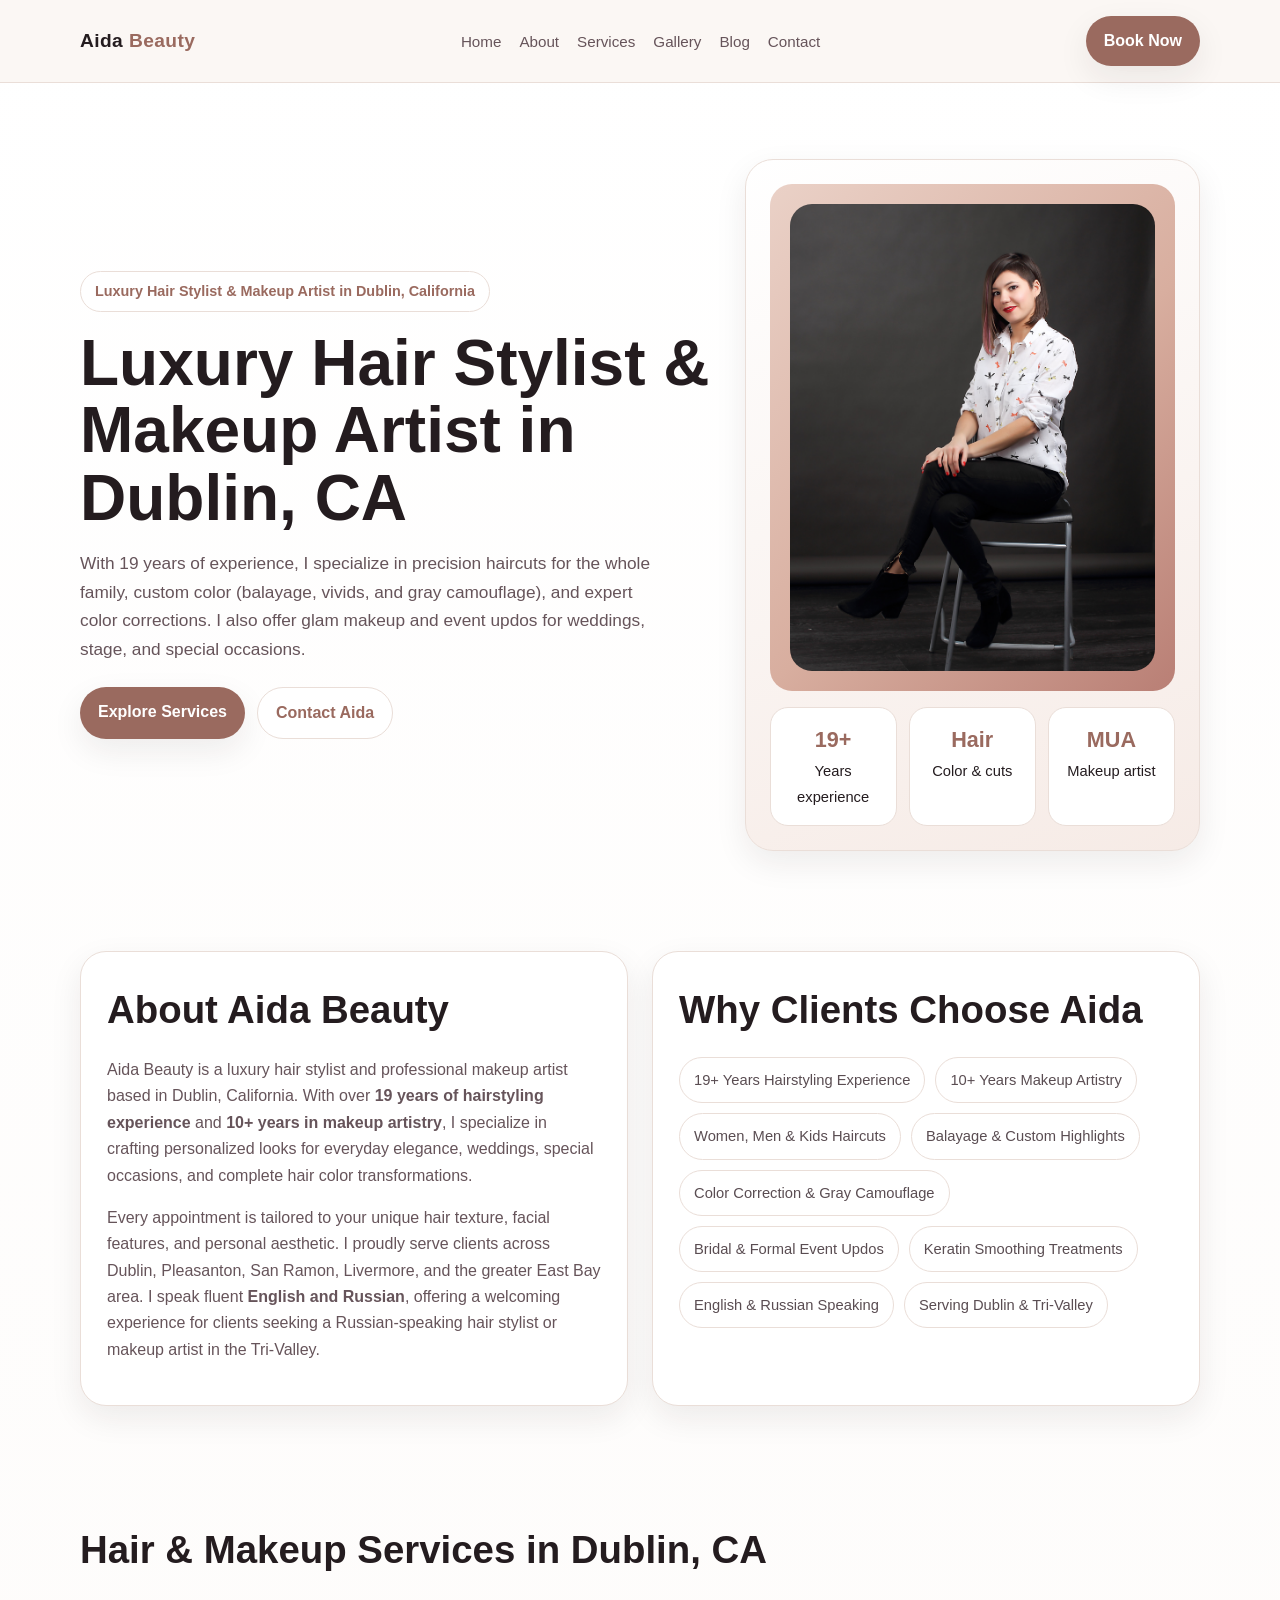
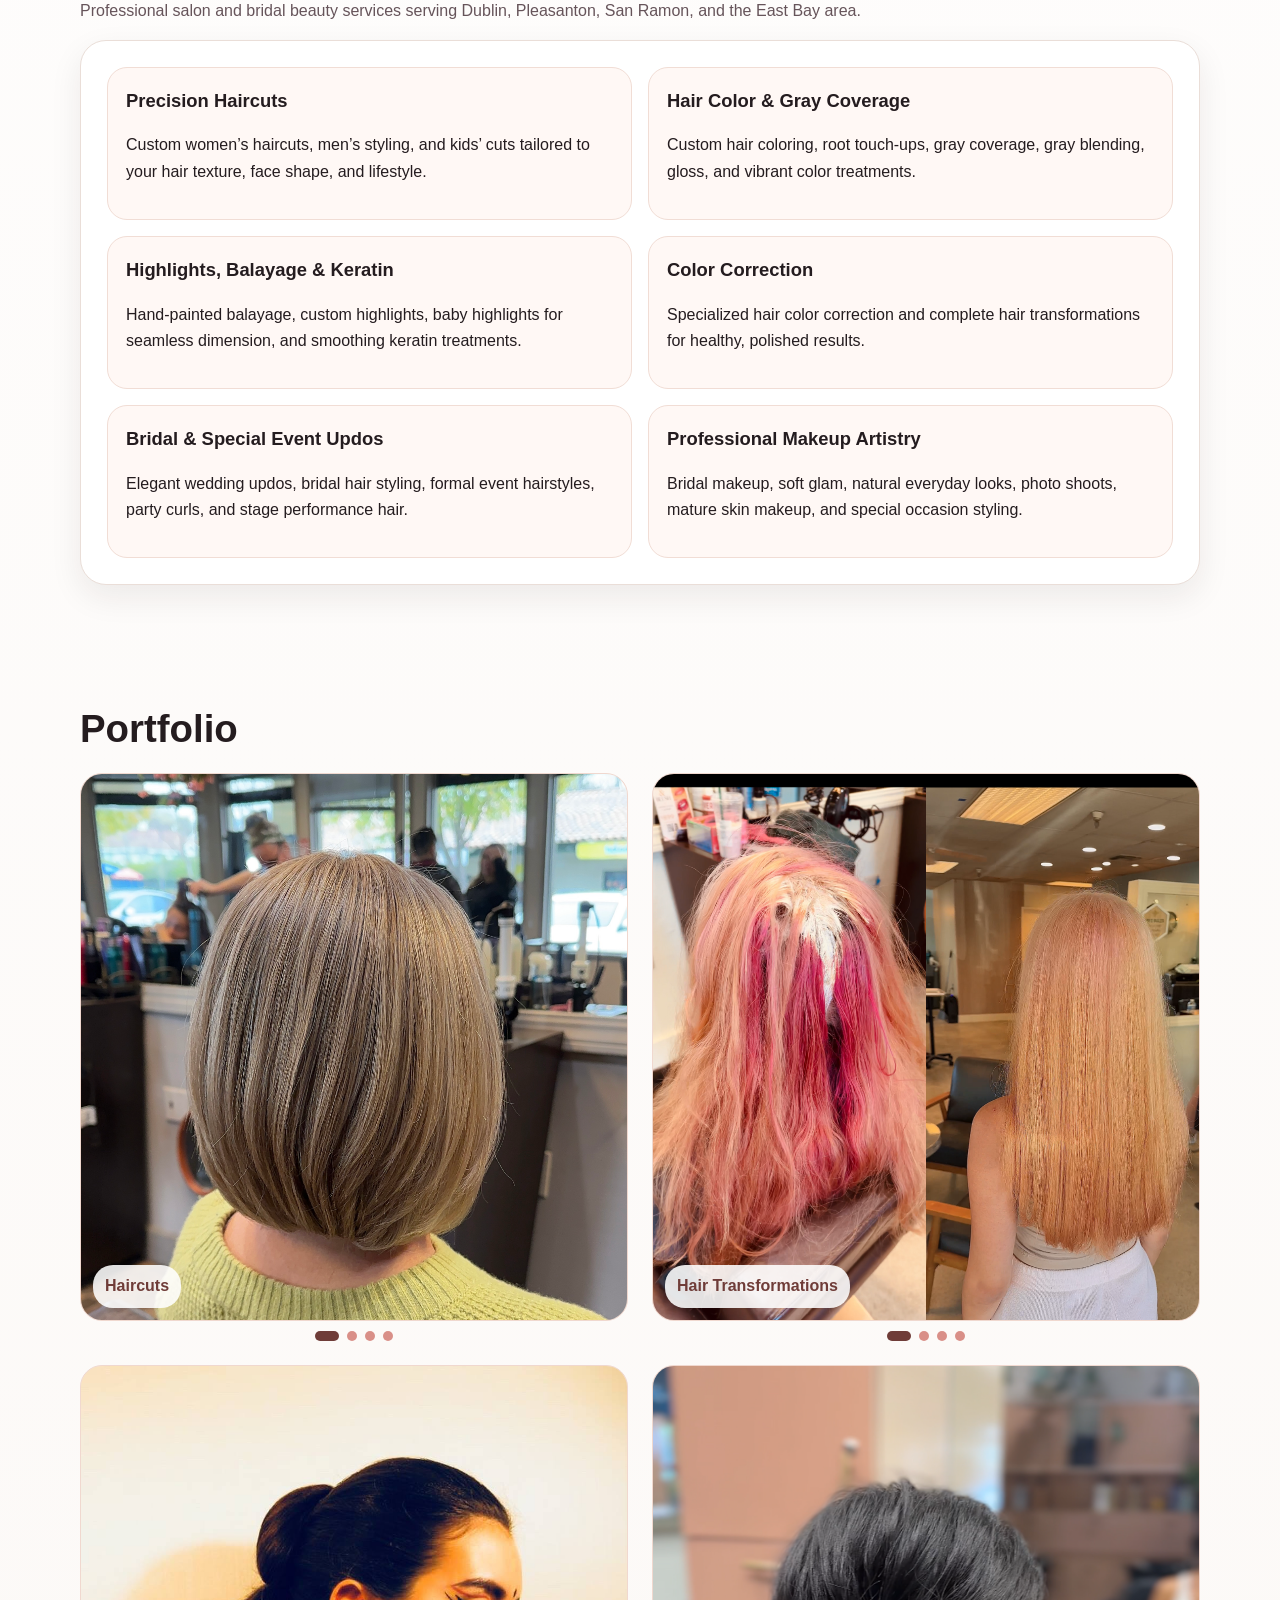
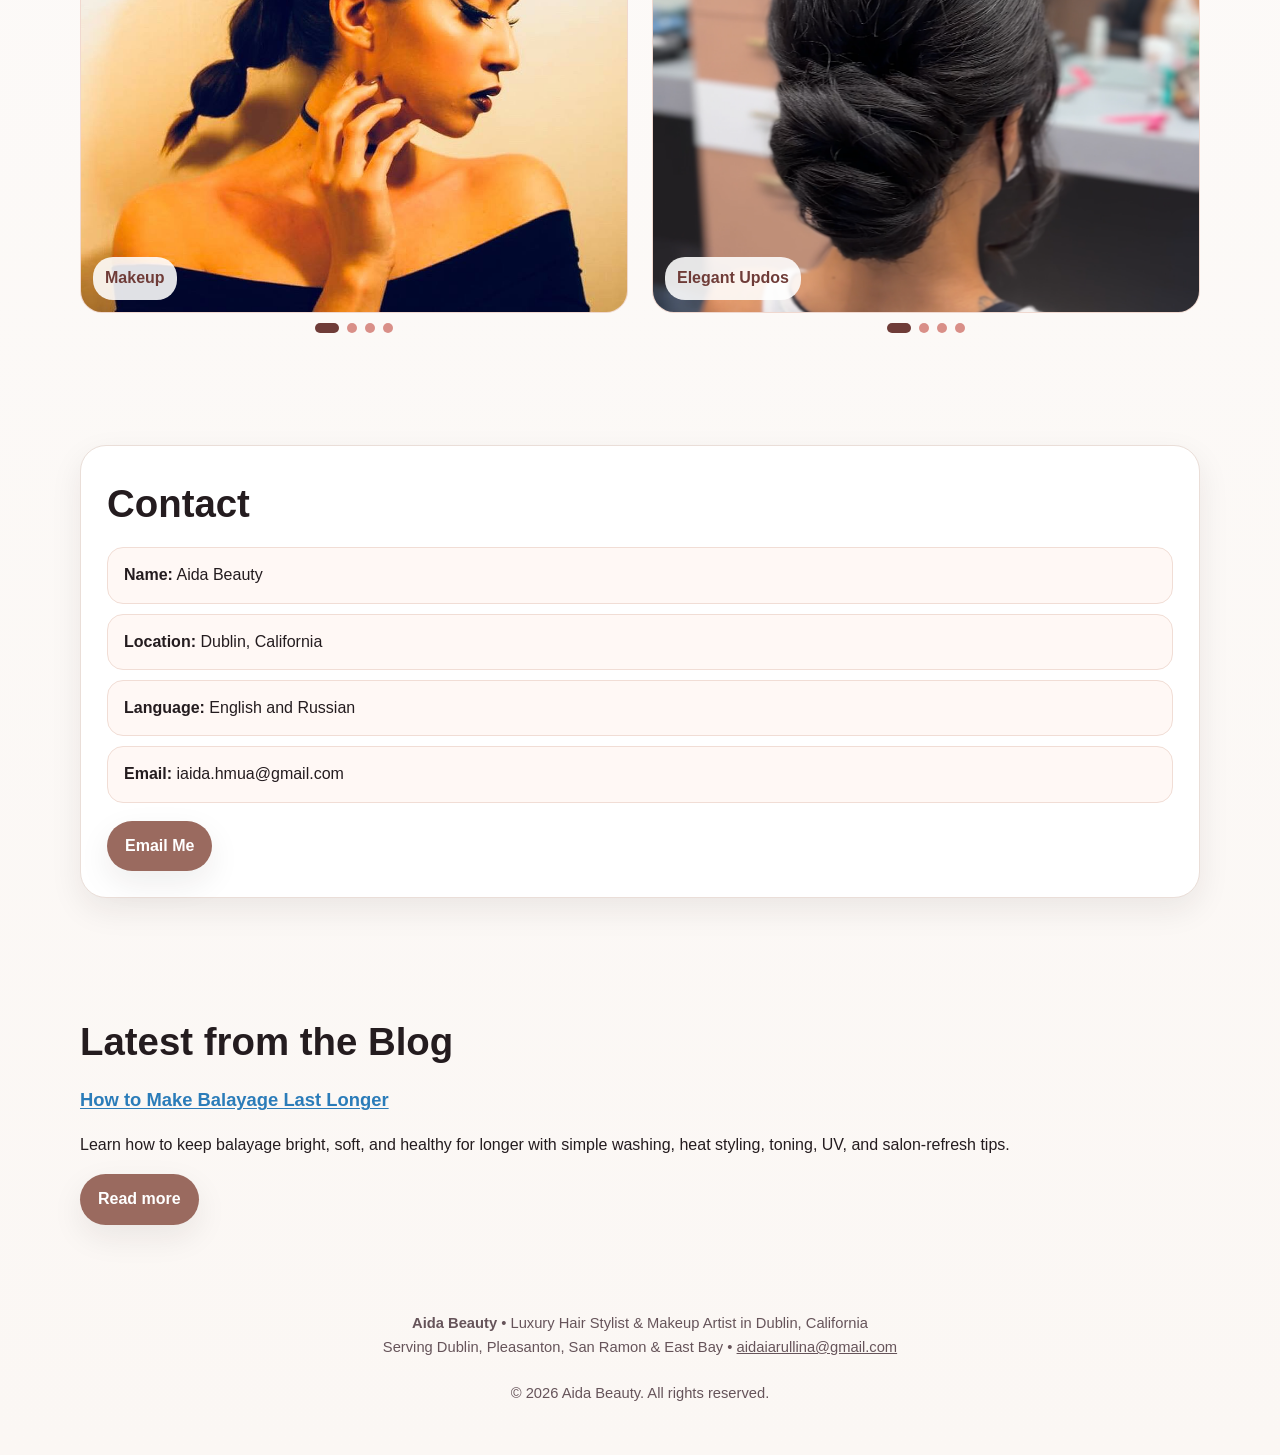
==== commit 567e310b: "Update balayage guide with schema, meta tags, and booking CTA" ====
--- a/index.html
+++ b/index.html
@@ -118,38 +118,36 @@
     </section>
 
     <section id="about">
-      <div class="wrap grid2">
-        <div class="card">
-          <h2>About Aida</h2>
-
-          <p class="muted">
-            Aida Beauty is a luxury hair stylist and makeup artist in Dublin, California.
-            I work in a beauty salon and create elevated looks for everyday wear, special occasions,
-            weddings, stage events, and complete transformations that fit your style.
-          </p>
-
-          <p class="muted">
-            My goal is to help clients feel confident, polished, and beautiful with services
-            tailored to their hair type, face shape, and personal style. I speak English and Russian
-            and welcome clients looking for a Russian-speaking hair stylist or makeup artist in Dublin, California.
-          </p>
-        </div>
-
-        <div class="card">
-          <h2>Why clients choose me</h2>
-
-          <div class="pillrow">
-            <span class="pill">Women, men, kids haircuts</span>
-            <span class="pill">Balayage & highlights</span>
-            <span class="pill">Vivid color & gray camouflage</span>
-            <span class="pill">Color correction</span>
-            <span class="pill">Keratin treatment</span>
-            <span class="pill">Bridal & event makeup</span>
-            <span class="pill">English & Russian</span>
-          </div>
-        </div>
-      </div>
-    </section>
+  <div class="wrap grid2">
+    <div class="card">
+      <h2>About Aida Beauty</h2>
+
+      <p class="muted">
+        Aida Beauty is a luxury hair stylist and professional makeup artist based in Dublin, California. With over <strong>19 years of hairstyling experience</strong> and <strong>10+ years in makeup artistry</strong>, I specialize in crafting personalized looks for everyday elegance, weddings, special occasions, and complete hair color transformations.
+      </p>
+
+      <p class="muted">
+        Every appointment is tailored to your unique hair texture, facial features, and personal aesthetic. I proudly serve clients across Dublin, Pleasanton, San Ramon, Livermore, and the greater East Bay area. I speak fluent <strong>English and Russian</strong>, offering a welcoming experience for clients seeking a Russian-speaking hair stylist or makeup artist in the Tri-Valley.
+      </p>
+    </div>
+
+    <div class="card">
+      <h2>Why Clients Choose Aida</h2>
+
+      <div class="pillrow">
+        <span class="pill">19+ Years Hairstyling Experience</span>
+        <span class="pill">10+ Years Makeup Artistry</span>
+        <span class="pill">Women, Men & Kids Haircuts</span>
+        <span class="pill">Balayage & Custom Highlights</span>
+        <span class="pill">Color Correction & Gray Camouflage</span>
+        <span class="pill">Bridal & Formal Event Updos</span>
+        <span class="pill">Keratin Smoothing Treatments</span>
+        <span class="pill">English & Russian Speaking</span>
+        <span class="pill">Serving Dublin & Tri-Valley</span>
+      </div>
+    </div>
+  </div>
+</section>
 
     <section id="services">
   <div class="wrap">
@@ -317,10 +315,15 @@
 </main>
 
   <footer>
-    <div class="wrap small footer-content">
-      <span>© 2026 Aida Beauty. Luxury Hair Stylist & Makeup Artist in Dublin, California.</span>
-    </div>
-  </footer>
+  <div class="wrap small footer-content">
+    <address style="font-style: normal; margin-bottom: 8px;">
+      <strong>Aida Beauty</strong> &bull; Luxury Hair Stylist & Makeup Artist in Dublin, California<br />
+      Serving Dublin, Pleasanton, San Ramon & East Bay &bull; 
+      <a href="mailto:iaida.hmua@gmail.com" style="color: inherit; text-decoration: underline;">aidaiarullina@gmail.com</a>
+    </address>
+    <span>© 2026 Aida Beauty. All rights reserved.</span>
+  </div>
+</footer>
 
   <script>
     const boxes = document.querySelectorAll(".transformation-box");
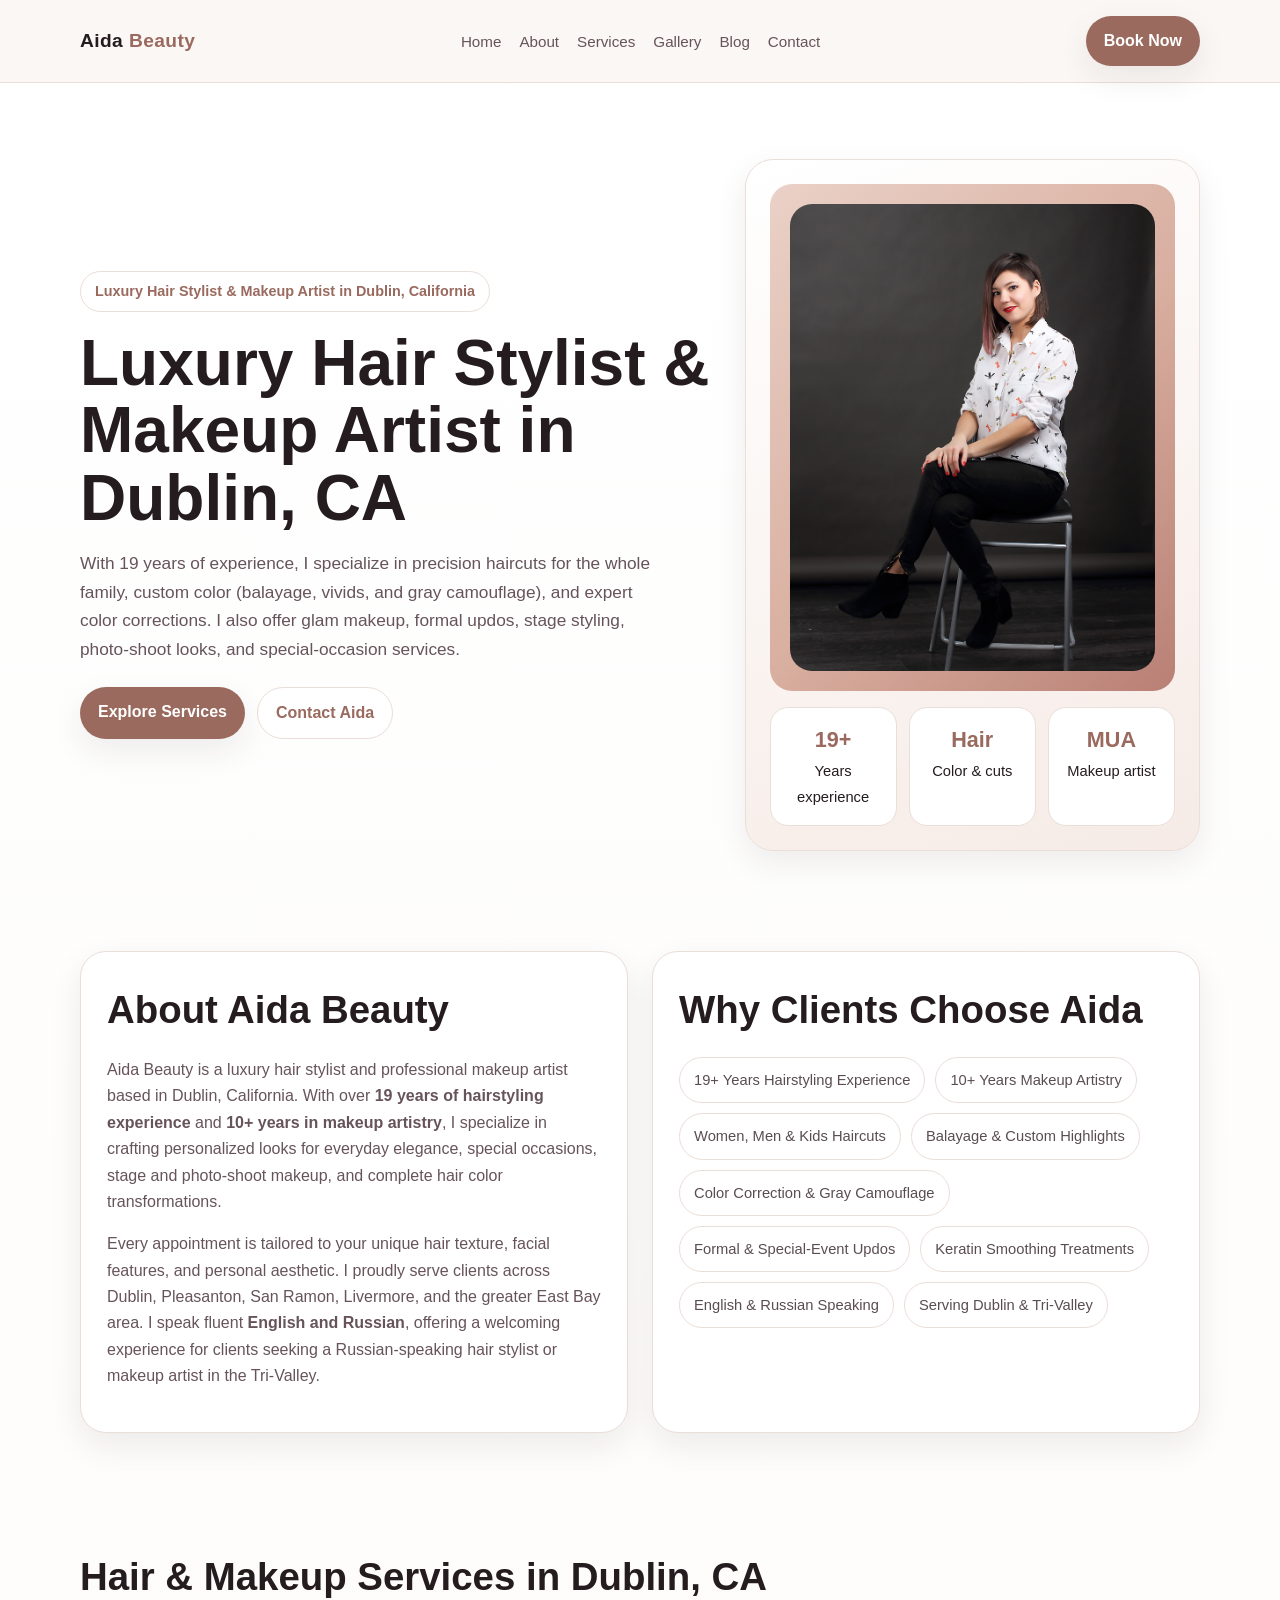
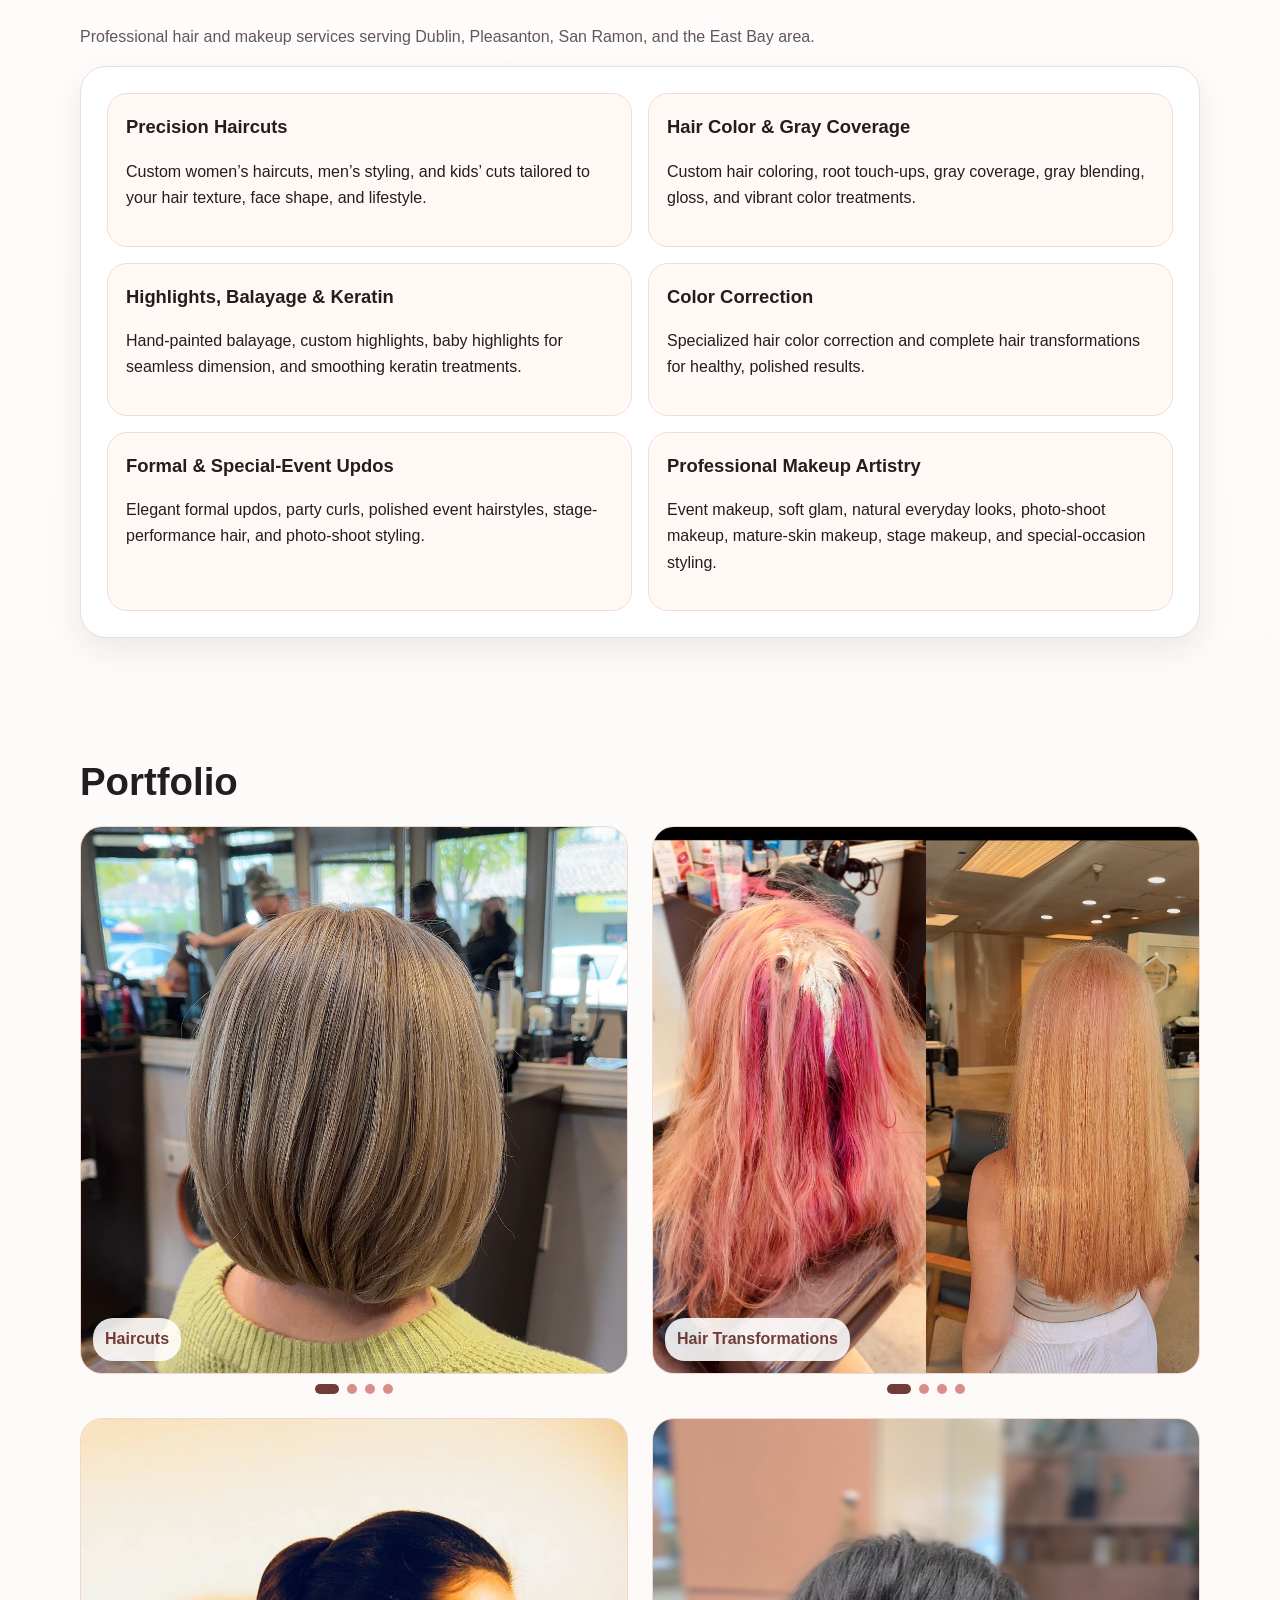
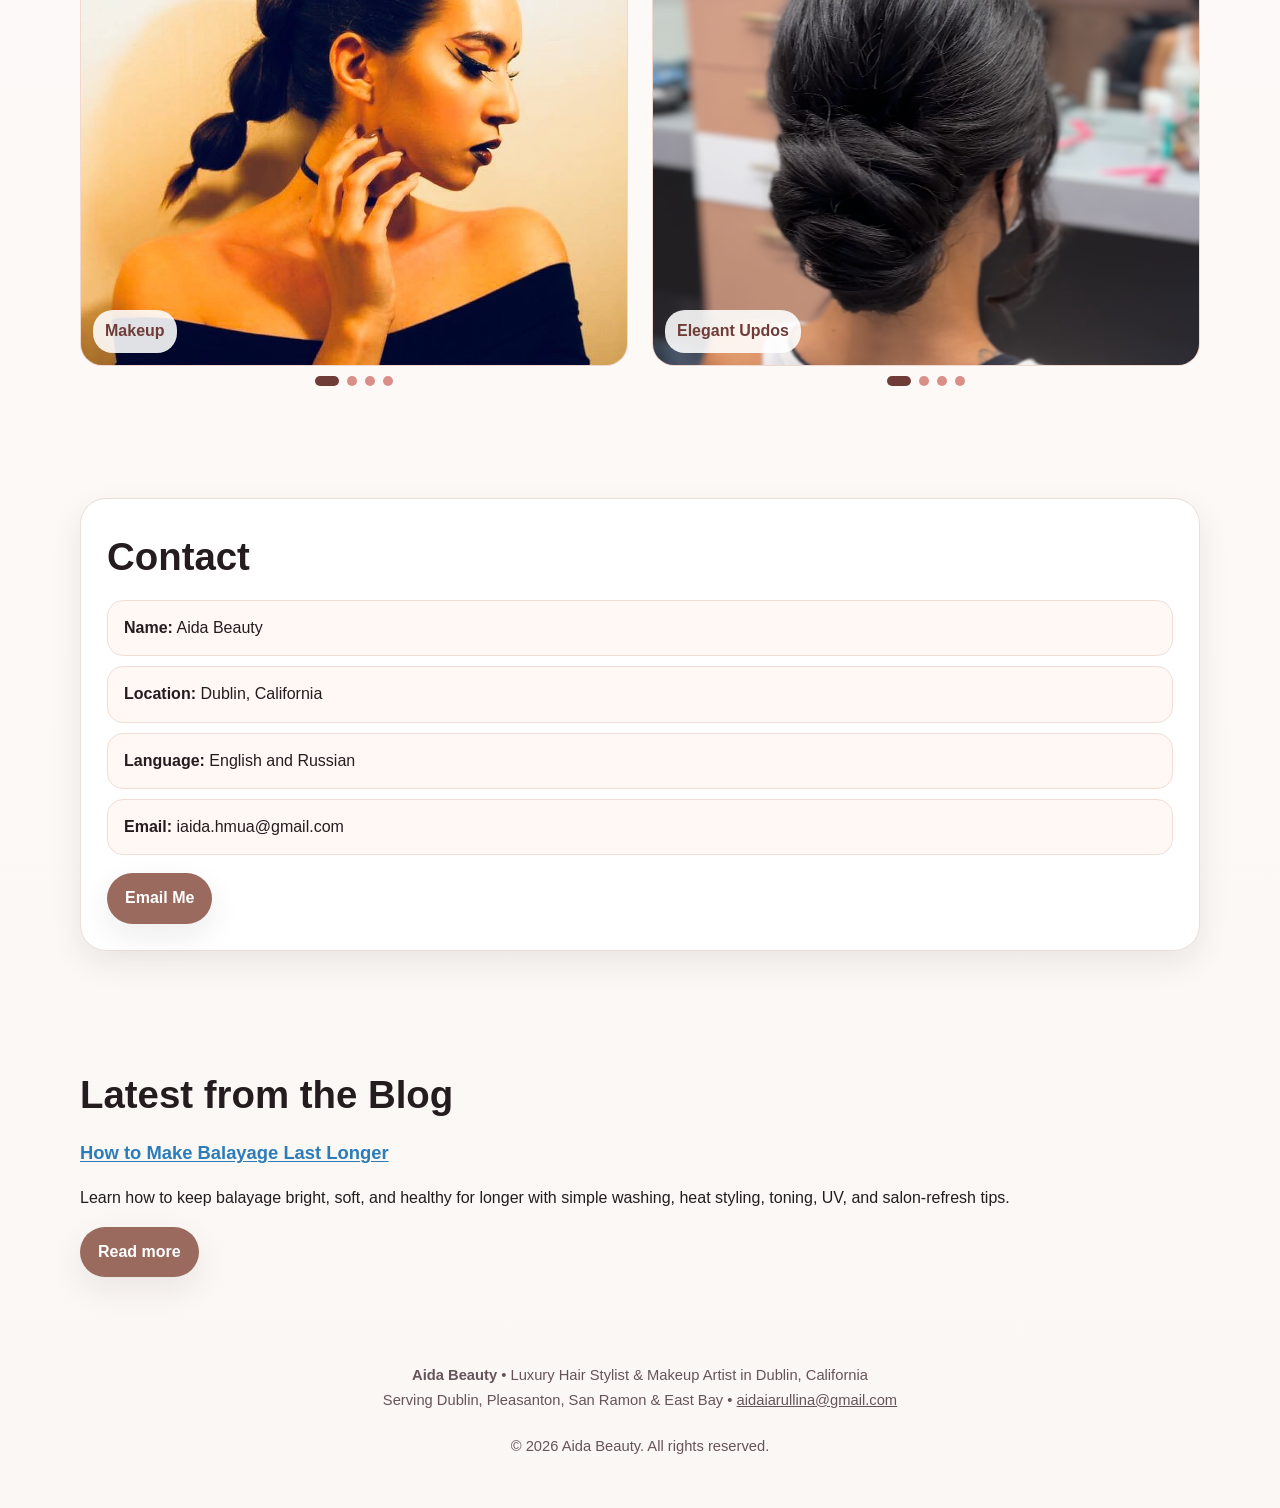
==== commit b5c144cf: "bride remove" ====
--- a/index.html
+++ b/index.html
@@ -6,7 +6,7 @@
   
   <!-- Primary SEO Meta Tags -->
   <title>Aida Beauty | Luxury Hair Stylist & Makeup Artist in Dublin, CA</title>
-  <meta name="description" content="Aida Beauty offers luxury hair styling, balayage, haircuts, color, and bridal makeup in Dublin, CA. 19+ years hairstyling & 10+ years makeup experience." />
+  <meta name="description" content="Aida Beauty offers luxury hair styling, balayage, haircuts, color, and event makeup in Dublin, CA. 19+ years hairstyling & 10+ years makeup experience." />
   <meta name="robots" content="index, follow" />
   <link rel="canonical" href="https://www.aidahairandmakeup.com/" />
 
@@ -14,7 +14,7 @@
   <meta property="og:type" content="website" />
   <meta property="og:url" content="https://www.aidahairandmakeup.com/" />
   <meta property="og:title" content="Aida Beauty | Luxury Hair Stylist & Makeup Artist in Dublin, CA" />
-  <meta property="og:description" content="Luxury hairstyling, balayage, color, and bridal makeup services in Dublin, California by Aida." />
+  <meta property="og:description" content="Luxury hairstyling, balayage, color, and event makeup services in Dublin, California by Aida." />
   <meta property="og:image" content="https://www.aidahairandmakeup.com/BridesmadesUpdo.jpg" />
 
   <!-- Local Business Structured Data (JSON-LD) -->
@@ -95,7 +95,7 @@
         <p class="lead">
           With 19 years of experience, I specialize in precision haircuts for the whole family,
           custom color (balayage, vivids, and gray camouflage), and expert color corrections.
-          I also offer glam makeup and event updos for weddings, stage, and special occasions.
+          I also offer glam makeup, formal updos, stage styling, photo-shoot looks, and special-occasion services.
         </p>
 
         <div class="actions">
@@ -123,7 +123,7 @@
       <h2>About Aida Beauty</h2>
 
       <p class="muted">
-        Aida Beauty is a luxury hair stylist and professional makeup artist based in Dublin, California. With over <strong>19 years of hairstyling experience</strong> and <strong>10+ years in makeup artistry</strong>, I specialize in crafting personalized looks for everyday elegance, weddings, special occasions, and complete hair color transformations.
+        Aida Beauty is a luxury hair stylist and professional makeup artist based in Dublin, California. With over <strong>19 years of hairstyling experience</strong> and <strong>10+ years in makeup artistry</strong>, I specialize in crafting personalized looks for everyday elegance, special occasions, stage and photo-shoot makeup, and complete hair color transformations.
       </p>
 
       <p class="muted">
@@ -140,7 +140,7 @@
         <span class="pill">Women, Men & Kids Haircuts</span>
         <span class="pill">Balayage & Custom Highlights</span>
         <span class="pill">Color Correction & Gray Camouflage</span>
-        <span class="pill">Bridal & Formal Event Updos</span>
+        <span class="pill">Formal & Special-Event Updos</span>
         <span class="pill">Keratin Smoothing Treatments</span>
         <span class="pill">English & Russian Speaking</span>
         <span class="pill">Serving Dublin & Tri-Valley</span>
@@ -154,7 +154,7 @@
     <h2>Hair & Makeup Services in Dublin, CA</h2>
 
     <p class="muted">
-      Professional salon and bridal beauty services serving Dublin, Pleasanton, San Ramon, and the East Bay area.
+      Professional hair and makeup services serving Dublin, Pleasanton, San Ramon, and the East Bay area.
     </p>
 
     <div class="card services">
@@ -179,13 +179,13 @@
       </div>
 
       <div class="svc">
-        <h3>Bridal & Special Event Updos</h3>
-        <p>Elegant wedding updos, bridal hair styling, formal event hairstyles, party curls, and stage performance hair.</p>
+        <h3>Formal & Special-Event Updos</h3>
+        <p>Elegant formal updos, party curls, polished event hairstyles, stage-performance hair, and photo-shoot styling.</p>
       </div>
 
       <div class="svc">
         <h3>Professional Makeup Artistry</h3>
-        <p>Bridal makeup, soft glam, natural everyday looks, photo shoots, mature skin makeup, and special occasion styling.</p>
+        <p>Event makeup, soft glam, natural everyday looks, photo-shoot makeup, mature-skin makeup, stage makeup, and special-occasion styling.</p>
       </div>
     </div>
   </div>
@@ -243,7 +243,7 @@
               <div class="transformation-slider">
                 <img src="images/photostudiolook.jpg" alt="Makeup photoshoot in Dublin CA" loading="lazy">
                 <img src="images/Elegantmakeup.jpg" alt="Makeup for events in Dublin CA" loading="lazy">
-                <img src="images/curlsandmakeup.jpg" alt="Bridal makeup in Dublin CA" loading="lazy">
+                <img src="images/curlsandmakeup.jpg" alt="Soft glam event makeup in Dublin CA" loading="lazy">
                 <img src="images/Graduationmakeup.jpg" alt="Makeup for graduation in Dublin CA" loading="lazy">
               </div>
             </div>
@@ -251,7 +251,7 @@
             <div class="transformation-dots">
               <button class="dot active" aria-label="Makeup photoshoot"></button>
               <button class="dot" aria-label="Makeup for events"></button>
-              <button class="dot" aria-label="Bridal makeup"></button>
+              <button class="dot" aria-label="Soft glam event makeup"></button>
               <button class="dot" aria-label="Makeup for graduation"></button>
             </div>
           </div>
@@ -264,7 +264,7 @@
                 <img src="images/ElegantUpdo.PNG" alt="Elegant updos in Dublin CA" loading="lazy">
                 <img src="images/Hollywoodwaves.jpg" alt="Elegant updos Hollywood waves in Dublin CA" loading="lazy">
                 <img src="images/FrenchTwistUpdo.jpg" alt="Elegant updos French Twist in Dublin CA" loading="lazy">
-                <img src="images/BridesmadesUpdo.jpg" alt="Elegant updos for bridesmaids in Dublin CA" loading="lazy">
+                <img src="images/BridesmadesUpdo.jpg" alt="Elegant special-event updo in Dublin CA" loading="lazy">
               </div>
             </div>
 
@@ -272,7 +272,7 @@
               <button class="dot active" aria-label="Elegant updos"></button>
               <button class="dot" aria-label="Elegant updos  Hollywood waves"></button>
               <button class="dot" aria-label="Elegant updos French Twist"></button>
-              <button class="dot" aria-label="Elegant updos for bridesmaids"></button>
+              <button class="dot" aria-label="Elegant special-event updo"></button>
             </div>
           </div>
         </div>
--- a/style.css
+++ b/style.css
@@ -74,4 +74,6 @@
 
     @media (max-width:640px){ header nav { display: flex; flex-direction: column; align-items: center; gap: 10px; padding: 8px 0; } .navlinks { display: flex; flex-wrap: wrap; justify-content: center; gap: 8px 14px; width: 100%; } .navlinks a { font-size: 13px; padding: 4px 6px; }
     .services,.stats{grid-template-columns:1fr;} .gallery{grid-template-columns: repeat(2,1fr);gap: 12px;} .hero{padding-top:46px;} h1{font-size:2.25rem;} }
-   @media (max-width:640px) {.gallery h3 {font-size: 0.85rem;line-height: 1.15;padding: 6px 12px;max-width: 80%;background: rgba(255, 255, 255, 0.60) !important;backdrop-filter: none !important;-webkit-backdrop-filter: none !important;box-shadow: 0 2px 8px rgba(0, 0, 0, 0.10) !important;}}+   @media (max-width:640px) {.gallery h3 {font-size: 0.85rem;line-height: 1.15;padding: 6px 12px;max-width: 80%;background: rgba(255, 255, 255, 0.60) !important;backdrop-filter: none !important;-webkit-backdrop-filter: none !important;box-shadow: 0 2px 8px rgba(0, 0, 0, 0.10) !important;}}
+
+   @media (max-width: 640px) {article .btn + .btn {margin-left: 0 !important;margin-top: 10px;}}
